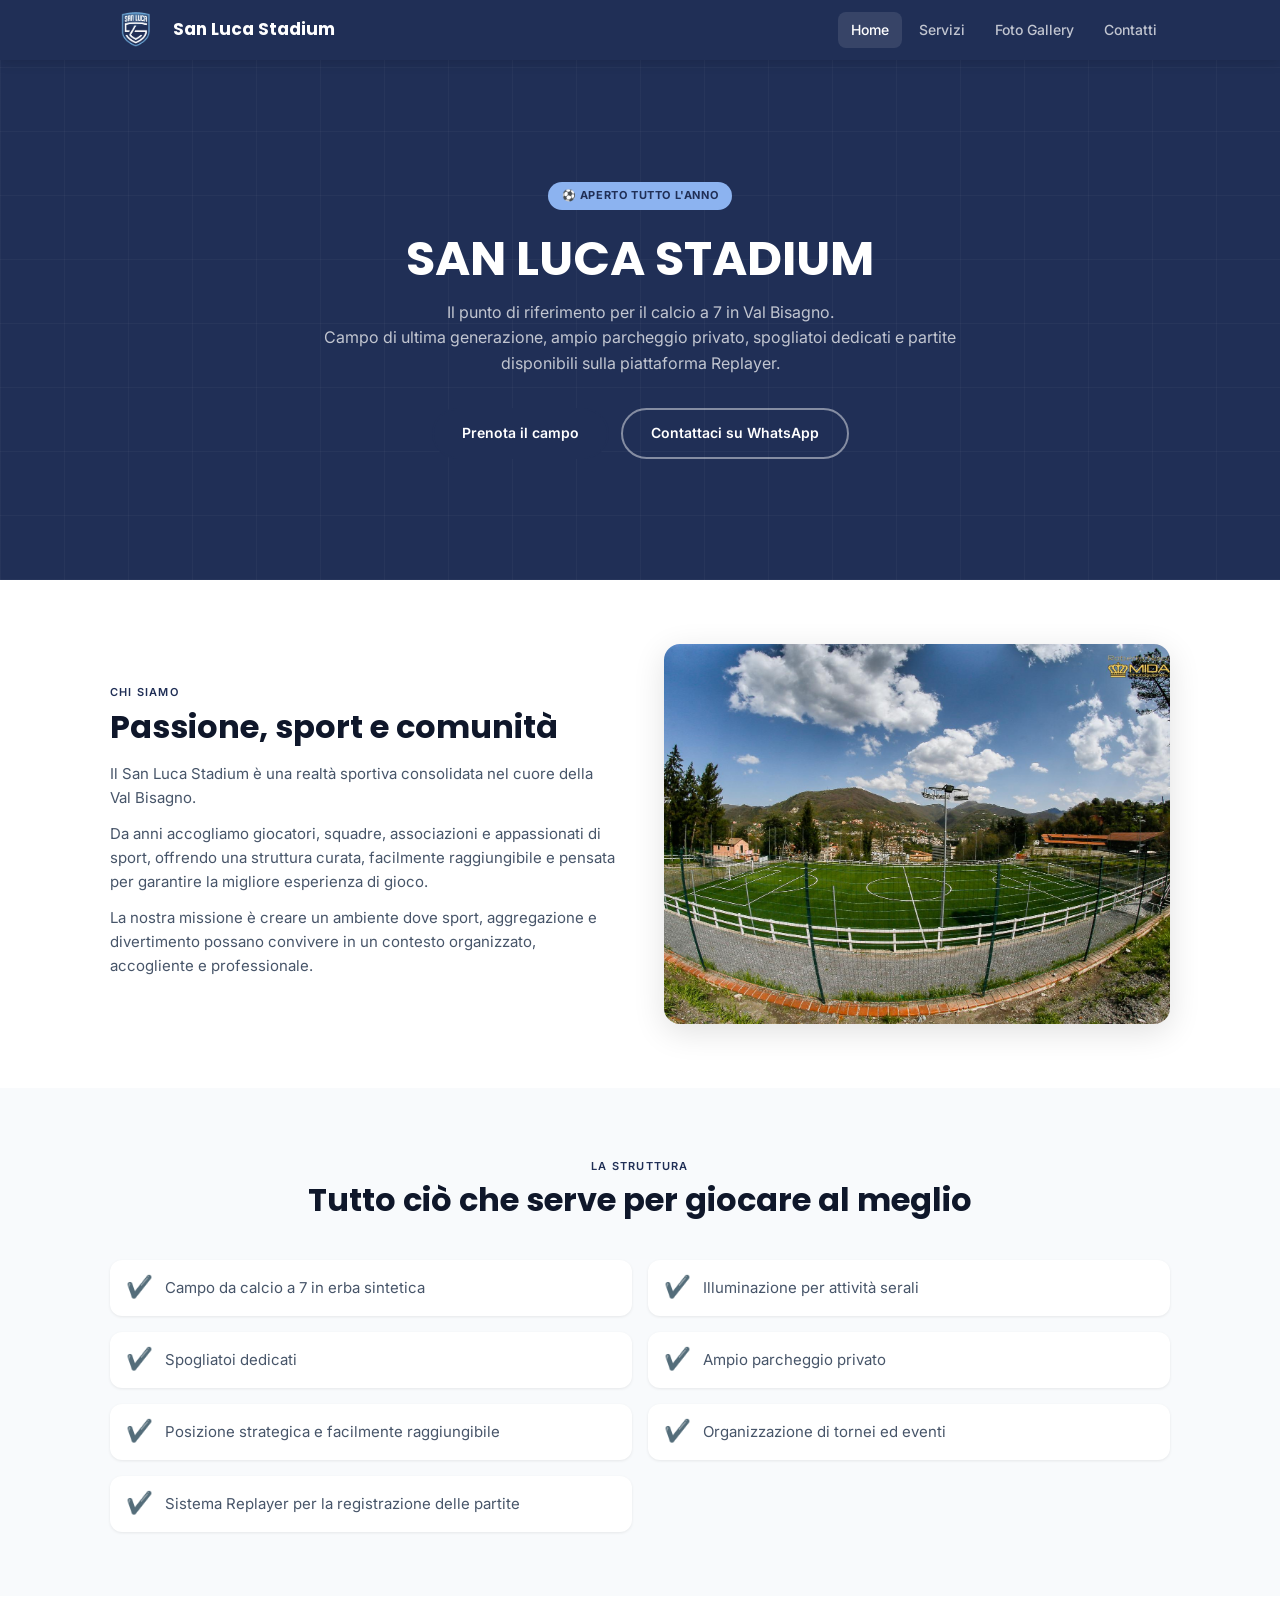
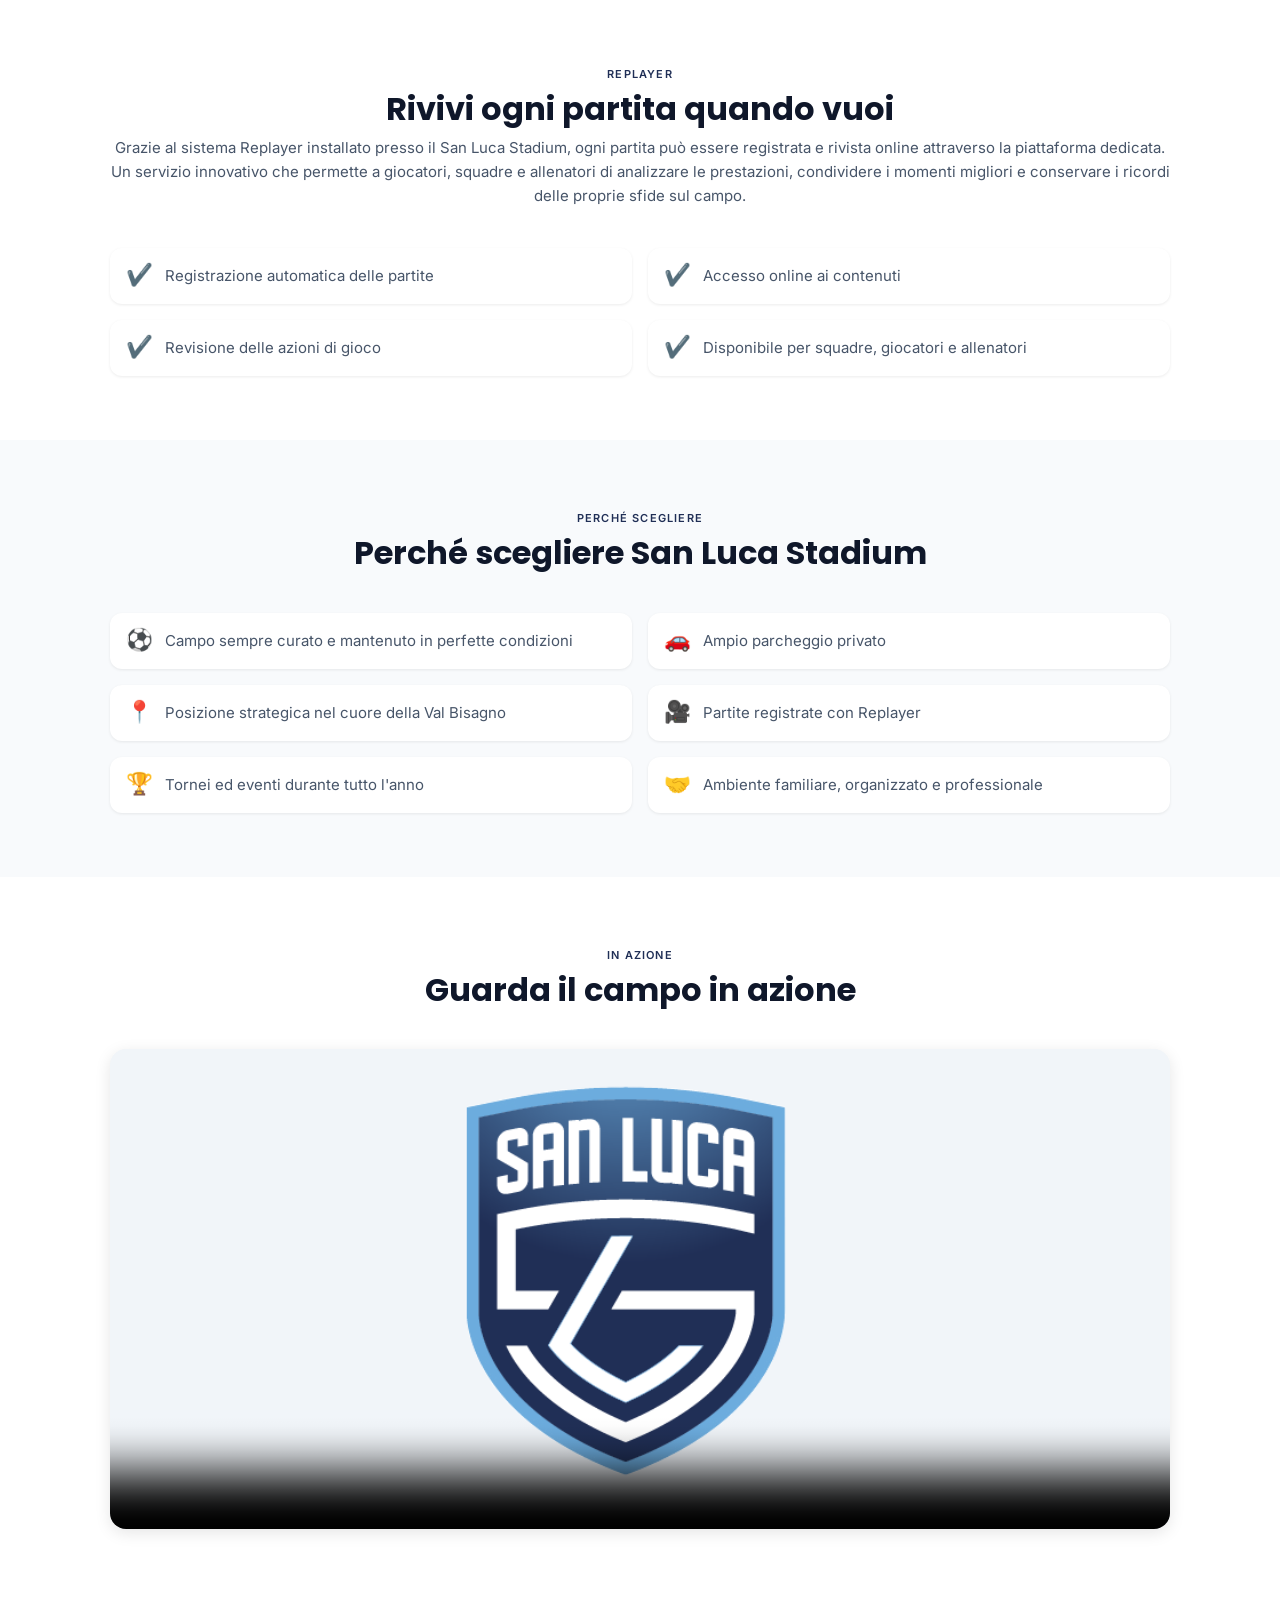
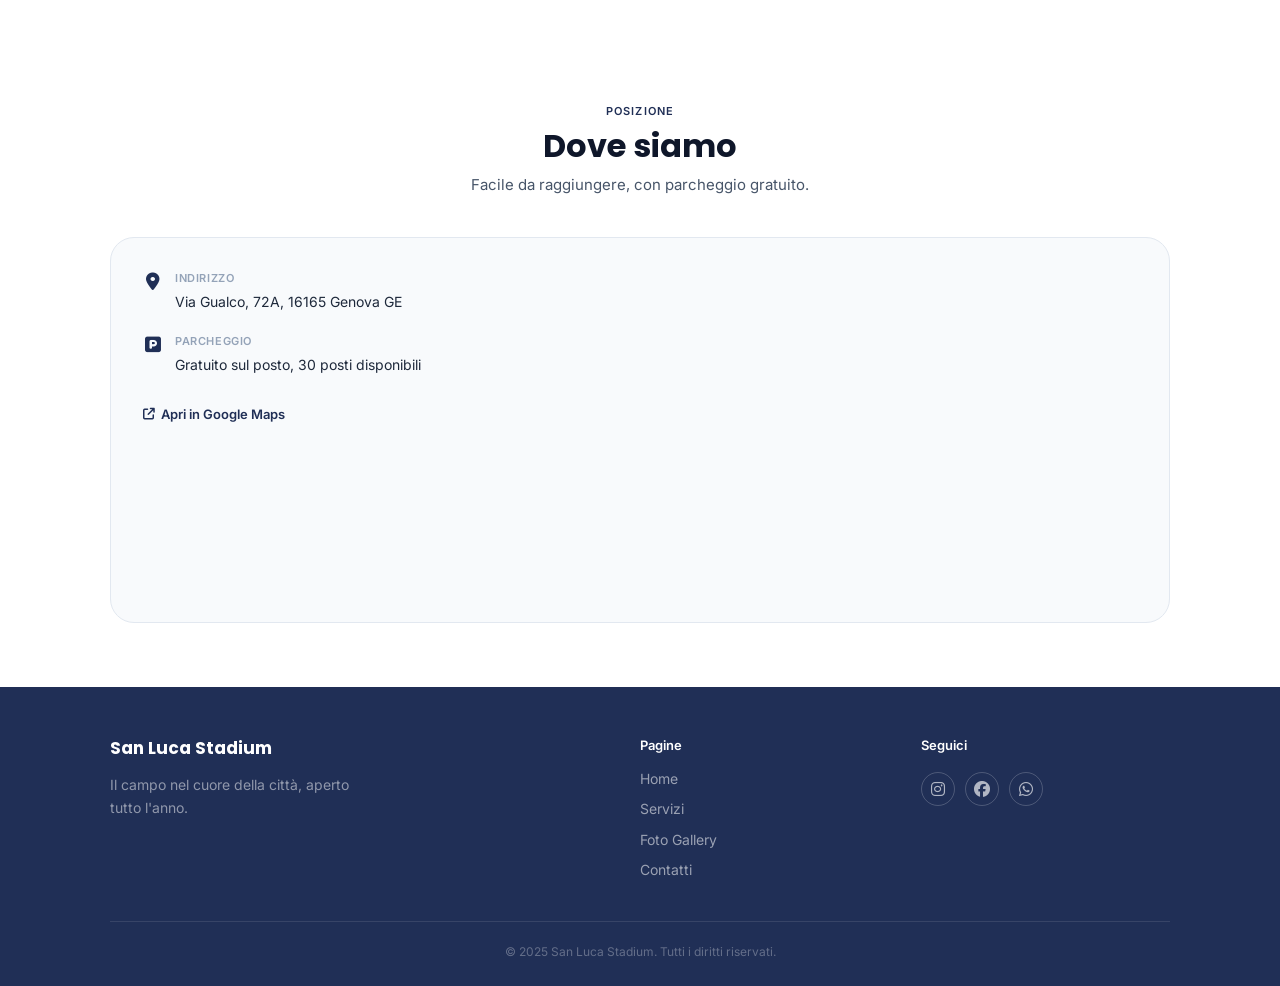
==== index.html @ ba33932a "Aggiunta favicon" ====
<!DOCTYPE html>
<html lang="it">
<head>
  <meta charset="UTF-8" />
  <meta name="viewport" content="width=device-width, initial-scale=1.0" />
  <title>San Luca Stadium — Home</title>
  <meta name="description" content="San Luca Stadium con erba sintetica, spogliatoi, illuminazione notturna e parcheggio gratuito nel cuore della città." />
  <link rel="icon" href="favicon/favicon.ico" sizes="any" />
  <link rel="icon" type="image/svg+xml" href="favicon/favicon.svg" />
  <link rel="apple-touch-icon" href="favicon/apple-touch-icon.png" />
  <link rel="manifest" href="favicon/site.webmanifest" />
  <link rel="preconnect" href="https://fonts.googleapis.com" />
  <link rel="preconnect" href="https://fonts.gstatic.com" crossorigin />
  <link href="https://fonts.googleapis.com/css2?family=Poppins:wght@600;700&family=Inter:wght@400;500;600&display=swap" rel="stylesheet" />
  <link rel="stylesheet" href="https://cdnjs.cloudflare.com/ajax/libs/font-awesome/6.5.0/css/all.min.css" />
  <link rel="stylesheet" href="style.css" />
</head>
<body>

  <!-- HEADER -->
  <header class="header" id="header">
    <div class="header-inner">
      <a href="index.html" class="logo">
        <img src="img/logo.png" alt="Logo San Luca Stadium" class="site-logo" />
        <span>San Luca Stadium</span>
      </a>
      <nav class="nav" id="nav">
        <a href="index.html" class="nav-link active">Home</a>
        <a href="servizi.html" class="nav-link">Servizi</a>
        <a href="fotogallery.html" class="nav-link">Foto Gallery</a>
        <a href="contatti.html" class="nav-link">Contatti</a>
      </nav>
      <button class="hamburger" id="hamburger" aria-label="Apri menu" aria-expanded="false">
        <span></span>
        <span></span>
        <span></span>
      </button>
    </div>
  </header>

  <main>

    <!-- HERO -->
    <section class="hero">
      <div class="hero-overlay"></div>
      <div class="hero-content">
        <span class="badge">⚽ Aperto tutto l'anno</span>
        <h1>SAN LUCA STADIUM</h1>
        <p>Il punto di riferimento per il calcio a 7 in Val Bisagno.<br />Campo di ultima generazione, ampio parcheggio privato, spogliatoi dedicati e partite disponibili sulla piattaforma Replayer.</p>
        <div class="hero-actions">
          <a href="contatti.html" class="btn btn-primary">Prenota il campo</a>
          <a href="contatti.html" class="btn btn-outline">Contattaci su WhatsApp</a>
        </div>
      </div>
    </section>

    <!-- CHI SIAMO -->
    <section class="section bg-white">
      <div class="container">
        <div class="two-col">
          <div class="col-text">
            <span class="section-label">Chi siamo</span>
            <h2>Passione, sport e comunità</h2>
            <p>Il San Luca Stadium è una realtà sportiva consolidata nel cuore della Val Bisagno.</p>
            <p>Da anni accogliamo giocatori, squadre, associazioni e appassionati di sport, offrendo una struttura curata, facilmente raggiungibile e pensata per garantire la migliore esperienza di gioco.</p>
            <p>La nostra missione è creare un ambiente dove sport, aggregazione e divertimento possano convivere in un contesto organizzato, accogliente e professionale.</p>
          </div>
          <div class="col-img">
            <img src="img/WhatsApp Image 2026-05-10 at 14.58.22.jpeg" alt="Il nostro San Luca Stadium" loading="lazy" />
          </div>
        </div>
      </div>
    </section>

    <!-- LA STRUTTURA -->
    <section class="section bg-light">
      <div class="container">
        <div class="section-header">
          <span class="section-label">La struttura</span>
          <h2>Tutto ciò che serve per giocare al meglio</h2>
        </div>
        <div class="feature-list">
          <div class="feature-item"><span class="feature-icon">✔️</span><p>Campo da calcio a 7 in erba sintetica</p></div>
          <div class="feature-item"><span class="feature-icon">✔️</span><p>Illuminazione per attività serali</p></div>
          <div class="feature-item"><span class="feature-icon">✔️</span><p>Spogliatoi dedicati</p></div>
          <div class="feature-item"><span class="feature-icon">✔️</span><p>Ampio parcheggio privato</p></div>
          <div class="feature-item"><span class="feature-icon">✔️</span><p>Posizione strategica e facilmente raggiungibile</p></div>
          <div class="feature-item"><span class="feature-icon">✔️</span><p>Organizzazione di tornei ed eventi</p></div>
          <div class="feature-item"><span class="feature-icon">✔️</span><p>Sistema Replayer per la registrazione delle partite</p></div>
        </div>
      </div>
    </section>

    <!-- REPLAYER -->
    <section class="section bg-white">
      <div class="container">
        <div class="section-header">
          <span class="section-label">Replayer</span>
          <h2>Rivivi ogni partita quando vuoi</h2>
          <p class="section-sub">Grazie al sistema Replayer installato presso il San Luca Stadium, ogni partita può essere registrata e rivista online attraverso la piattaforma dedicata.</p>
          <p class="section-sub">Un servizio innovativo che permette a giocatori, squadre e allenatori di analizzare le prestazioni, condividere i momenti migliori e conservare i ricordi delle proprie sfide sul campo.</p>
        </div>
        <div class="feature-list">
          <div class="feature-item"><span class="feature-icon">✔️</span><p>Registrazione automatica delle partite</p></div>
          <div class="feature-item"><span class="feature-icon">✔️</span><p>Accesso online ai contenuti</p></div>
          <div class="feature-item"><span class="feature-icon">✔️</span><p>Revisione delle azioni di gioco</p></div>
          <div class="feature-item"><span class="feature-icon">✔️</span><p>Disponibile per squadre, giocatori e allenatori</p></div>
        </div>
      </div>
    </section>

    <!-- PERCHÉ SCEGLIERE -->
    <section class="section bg-light">
      <div class="container">
        <div class="section-header">
          <span class="section-label">Perché scegliere</span>
          <h2>Perché scegliere San Luca Stadium</h2>
        </div>
        <div class="feature-list">
          <div class="feature-item"><span class="feature-icon">⚽</span><p>Campo sempre curato e mantenuto in perfette condizioni</p></div>
          <div class="feature-item"><span class="feature-icon">🚗</span><p>Ampio parcheggio privato</p></div>
          <div class="feature-item"><span class="feature-icon">📍</span><p>Posizione strategica nel cuore della Val Bisagno</p></div>
          <div class="feature-item"><span class="feature-icon">🎥</span><p>Partite registrate con Replayer</p></div>
          <div class="feature-item"><span class="feature-icon">🏆</span><p>Tornei ed eventi durante tutto l'anno</p></div>
          <div class="feature-item"><span class="feature-icon">🤝</span><p>Ambiente familiare, organizzato e professionale</p></div>
        </div>
      </div>
    </section>

    <!-- VIDEO: In azione -->
    <section class="section bg-white" id="in-azione">
      <div class="container">
        <div class="section-header">
          <span class="section-label">In azione</span>
          <h2>Guarda il campo in azione</h2>
        </div>
        <div class="video-block">
          <video controls playsinline poster="img/logo.png">
            <source src="WhatsApp Video 2026-05-10 at 15.04.26.mp4" type="video/mp4" />
            Il tuo browser non supporta il video HTML5.
          </video>
        </div>
      </div>
    </section>

    <!-- DOVE SIAMO -->
    <section class="section bg-white" id="dove-siamo">
      <div class="container">
        <div class="section-header">
          <span class="section-label">Posizione</span>
          <h2>Dove siamo</h2>
          <p class="section-sub">Facile da raggiungere, con parcheggio gratuito.</p>
        </div>
        <div class="dove-siamo-box">
          <div class="dove-grid">
            <div class="dove-info">
              <div class="info-item">
                <i class="fa-solid fa-location-dot" aria-hidden="true"></i>
                <div>
                  <strong>Indirizzo</strong>
                  <p>Via Gualco, 72A, 16165 Genova GE</p>
                </div>
              </div>
              <div class="info-item">
                <i class="fa-solid fa-square-parking" aria-hidden="true"></i>
                <div>
                  <strong>Parcheggio</strong>
                  <p>Gratuito sul posto, 30 posti disponibili</p>
                </div>
              </div>
              <a href="https://share.google/E14PMLFly4Xh3dH7U" target="_blank" rel="noopener" class="maps-link">
                <i class="fa-solid fa-arrow-up-right-from-square" aria-hidden="true"></i>
                Apri in Google Maps
              </a>
            </div>
            <div class="dove-map">
              <iframe
                src="https://www.google.com/maps/embed?pb=!1m18!1m12!1m3!1d2848.441975441024!2d8.997356176046658!3d44.4446076710755!2m3!1f0!2f0!3f0!3m2!1i1024!2i768!4f13.1!3m3!1m2!1s0x12d344c5bb990cad%3A0xcac4a80070c5281!2sCentro%20Sportivo%20San%20Luca!5e0!3m2!1sit!2sit!4v1779873282980!5m2!1sit!2sit"
                width="100%"
                height="320"
                style="border:0; border-radius: 12px;"
                allowfullscreen=""
                loading="lazy"
                referrerpolicy="no-referrer-when-downgrade"
                title="Mappa del San Luca Stadium">
              </iframe>
            </div>
          </div>
        </div>
      </div>
    </section>

  </main>

  <!-- FOOTER -->
  <footer class="footer">
    <div class="container">
      <div class="footer-grid">
        <div class="footer-brand">
          <div class="logo logo-footer">
            <span>San Luca Stadium</span>
          </div>
          <p>Il campo nel cuore della città, aperto tutto l'anno.</p>
        </div>
        <div class="footer-links-col">
          <strong>Pagine</strong>
          <a href="index.html">Home</a>
          <a href="servizi.html">Servizi</a>
          <a href="fotogallery.html">Foto Gallery</a>
          <a href="contatti.html">Contatti</a>
        </div>
        <div class="footer-social-col">
          <strong>Seguici</strong>
          <div class="social-icons">
            <a href="#" aria-label="Instagram"><i class="fa-brands fa-instagram" aria-hidden="true"></i></a>
            <a href="#" aria-label="Facebook"><i class="fa-brands fa-facebook" aria-hidden="true"></i></a>
            <a href="#" aria-label="WhatsApp"><i class="fa-brands fa-whatsapp" aria-hidden="true"></i></a>
          </div>
        </div>
      </div>
      <div class="footer-copy">
        © 2025 San Luca Stadium. Tutti i diritti riservati.
      </div>
    </div>
  </footer>

  <script src="main.js"></script>
</body>
</html>
---- style.css ----
/* =============================================
   RESET & BASE
   ============================================= */
*, *::before, *::after { box-sizing: border-box; margin: 0; padding: 0; }

html {
  scroll-behavior: smooth;
  font-size: 16px;
}

body {
  min-height: 100vh;
  display: flex;
  flex-direction: column;
  font-family: 'Inter', sans-serif;
  color: #0f172a;
  background: #f8fafc;
  line-height: 1.6;
}

main { flex: 1; }

img { max-width: 100%; height: auto; display: block; }
a { text-decoration: none; }

/* =============================================
   CSS VARIABLES
   ============================================= */
:root {
  --green-dark:    #202f56;
  --green-primary: #202f56;
  --green-mid:     #3b4c7c;
  --green-light:   #d1d9eb;
  --lime:          #8cb3f0;
  --white:         #ffffff;
  --gray-50:       #f8fafc;
  --gray-100:      #f1f5f9;
  --gray-200:      #e2e8f0;
  --gray-400:      #94a3b8;
  --gray-600:      #475569;
  --gray-800:      #1e293b;
  --text:          #0f172a;

  --radius-sm:  8px;
  --radius-md:  12px;
  --radius-lg:  16px;
  --radius-xl:  24px;
  --radius-pill: 999px;

  --shadow-sm:  0 1px 3px rgba(0,0,0,.08);
  --shadow-md:  0 4px 16px rgba(0,0,0,.10);
  --shadow-lg:  0 8px 32px rgba(0,0,0,.12);

  --transition: all .25s ease;
  --header-h:   60px;
}

/* =============================================
   TYPOGRAPHY
   ============================================= */
h1, h2, h3 { font-family: 'Poppins', sans-serif; line-height: 1.2; }
h1 { font-size: clamp(26px, 6vw, 48px); font-weight: 700; }
h2 { font-size: clamp(20px, 4vw, 32px); font-weight: 700; }
h3 { font-size: 16px; font-weight: 600; }
p  { font-size: 15px; color: var(--gray-600); }

/* =============================================
   LAYOUT UTILITIES
   ============================================= */
.container {
  width: 100%;
  max-width: 1100px;
  margin: 0 auto;
  padding: 0 1.25rem;
}

.section { padding: 4rem 0; }
.bg-white  { background: var(--white); }
.bg-light  { background: var(--gray-50); }

.section-header { text-align: center; margin-bottom: 2.5rem; }
.section-header h2 { margin-bottom: .5rem; }

.section-label {
  display: inline-block;
  font-size: 11px;
  font-weight: 600;
  color: var(--green-primary);
  letter-spacing: 1.2px;
  text-transform: uppercase;
  margin-bottom: .4rem;
}

.section-sub { color: var(--gray-600); font-size: 15px; }

.section-cta { text-align: center; margin-top: 2rem; }

/* =============================================
   BUTTONS
   ============================================= */
.btn {
  display: inline-block;
  padding: 12px 28px;
  border-radius: var(--radius-pill);
  font-family: 'Inter', sans-serif;
  font-size: 14px;
  font-weight: 600;
  transition: var(--transition);
  cursor: pointer;
  border: 2px solid transparent;
}

.btn-primary {
  background: var(--green-primary);
  color: var(--white);
  border-color: var(--green-primary);
}
.btn-primary:hover {
  background: var(--green-dark);
  border-color: var(--green-dark);
  transform: translateY(-1px);
  box-shadow: var(--shadow-md);
}

.btn-outline {
  background: transparent;
  color: var(--white);
  border-color: rgba(255,255,255,.45);
}
.btn-outline:hover {
  background: rgba(255,255,255,.12);
  border-color: rgba(255,255,255,.7);
}

/* =============================================
   HEADER
   ============================================= */
.header {
  position: sticky;
  top: 0;
  z-index: 100;
  background: var(--green-dark);
  height: var(--header-h);
  box-shadow: 0 2px 12px rgba(0,0,0,.15);
}

.header-inner {
  max-width: 1100px;
  margin: 0 auto;
  padding: 0 1.25rem;
  height: 100%;
  display: flex;
  align-items: center;
  justify-content: space-between;
  gap: 1rem;
}

.logo {
  display: flex;
  align-items: center;
  gap: 9px;
  color: var(--white);
  font-family: 'Poppins', sans-serif;
  font-size: 17px;
  font-weight: 700;
  white-space: nowrap;
}
.logo img.site-logo { width: 54px; max-height: 54px; height: auto; border-radius: 10px; object-fit: contain; display: block; }
.logo i { color: var(--lime); font-size: 20px; }
.logo-footer { margin-bottom: .75rem; }

@media (max-width: 640px) {
  .logo img.site-logo { width: 54px; max-height: 54px; }
}

.nav { display: flex; align-items: center; gap: 4px; }

.nav-link {
  color: rgba(255,255,255,.72);
  font-size: 14px;
  font-weight: 500;
  padding: 7px 13px;
  border-radius: var(--radius-sm);
  transition: var(--transition);
}
.nav-link:hover, .nav-link.active {
  color: var(--white);
  background: rgba(255,255,255,.1);
}

/* Hamburger */
.hamburger {
  display: none;
  flex-direction: column;
  gap: 5px;
  background: none;
  border: none;
  cursor: pointer;
  padding: 6px;
}
.hamburger span {
  display: block;
  width: 22px;
  height: 2px;
  background: var(--white);
  border-radius: 2px;
  transition: var(--transition);
}
.hamburger.open span:nth-child(1) { transform: translateY(7px) rotate(45deg); }
.hamburger.open span:nth-child(2) { opacity: 0; }
.hamburger.open span:nth-child(3) { transform: translateY(-7px) rotate(-45deg); }

/* Mobile nav */
@media (max-width: 640px) {
  .hamburger { display: flex; }
  .nav {
    display: none;
    position: absolute;
    top: var(--header-h);
    left: 0; right: 0;
    background: var(--green-dark);
    flex-direction: column;
    align-items: stretch;
    padding: .75rem 1.25rem 1rem;
    gap: 4px;
    box-shadow: 0 8px 24px rgba(0,0,0,.2);
  }
  .nav.open { display: flex; }
  .nav-link { padding: 12px 14px; border-radius: var(--radius-sm); }
}

/* =============================================
   HERO
   ============================================= */
.hero {
  position: relative;
  min-height: 520px;
  display: flex;
  align-items: center;
  justify-content: center;
  text-align: center;
  background: var(--green-dark);
  overflow: hidden;
  padding: 5rem 1.25rem;
}

.hero::before {
  content: '';
  position: absolute;
  inset: 0;
  background:
    repeating-linear-gradient(90deg, rgba(255,255,255,.03) 0, rgba(255,255,255,.03) 1px, transparent 1px, transparent 64px),
    repeating-linear-gradient(0deg, rgba(255,255,255,.03) 0, rgba(255,255,255,.03) 1px, transparent 1px, transparent 64px);
}

.hero-content {
  position: relative;
  max-width: 680px;
}

.badge {
  display: inline-block;
  background: var(--lime);
  color: var(--green-dark);
  font-size: 11px;
  font-weight: 700;
  letter-spacing: .6px;
  text-transform: uppercase;
  padding: 5px 14px;
  border-radius: var(--radius-pill);
  margin-bottom: 1.25rem;
}

.hero h1 {
  color: var(--white);
  margin-bottom: .75rem;
}

.hero p {
  color: rgba(255,255,255,.72);
  font-size: 16px;
  margin-bottom: 2rem;
}

.hero-actions {
  display: flex;
  gap: 12px;
  justify-content: center;
  flex-wrap: wrap;
}

/* =============================================
   TWO COL (Chi siamo)
   ============================================= */
.two-col {
  display: grid;
  grid-template-columns: 1fr 1fr;
  gap: 3rem;
  align-items: center;
}

.col-text .section-label { margin-bottom: .4rem; }
.col-text h2 { margin-bottom: 1rem; }
.col-text p  { margin-bottom: .75rem; }

.col-img img {
  border-radius: var(--radius-lg);
  box-shadow: var(--shadow-lg);
  width: 100%;
  object-fit: cover;
  aspect-ratio: 4/3;
}

@media (max-width: 768px) {
  .two-col {
    grid-template-columns: 1fr;
    gap: 1.75rem;
  }
  .col-img { order: -1; }
}

/* =============================================
   CARD GRID
   ============================================= */
.card-grid {
  display: grid;
  grid-template-columns: repeat(auto-fit, minmax(180px, 1fr));
  gap: 16px;
}

.card {
  background: var(--white);
  border: 0.5px solid var(--gray-200);
  border-radius: var(--radius-lg);
  padding: 1.5rem 1.25rem;
  transition: var(--transition);
}
.card:hover {
  transform: translateY(-3px);
  box-shadow: var(--shadow-md);
}

.card-icon {
  width: 44px;
  height: 44px;
  background: var(--green-light);
  border-radius: var(--radius-md);
  display: flex;
  align-items: center;
  justify-content: center;
  margin-bottom: 1rem;
}
.card-icon i { color: var(--green-primary); font-size: 20px; }

.card h3 { margin-bottom: .4rem; color: var(--text); }
.card p   { font-size: 13px; }

/* =============================================
   DOVE SIAMO
   ============================================= */
.dove-siamo-box {
  background: var(--gray-50);
  border: 0.5px solid var(--gray-200);
  border-radius: var(--radius-xl);
  padding: 2rem;
}

.dove-grid {
  display: grid;
  grid-template-columns: 1fr 1.2fr;
  gap: 2rem;
  align-items: start;
}

.info-item {
  display: flex;
  align-items: flex-start;
  gap: 12px;
  margin-bottom: 1.25rem;
}
.info-item i {
  color: var(--green-primary);
  font-size: 18px;
  margin-top: 3px;
  flex-shrink: 0;
  width: 20px;
  text-align: center;
}
.info-item strong {
  display: block;
  font-size: 11px;
  font-weight: 600;
  color: var(--gray-400);
  text-transform: uppercase;
  letter-spacing: .6px;
  margin-bottom: 3px;
}
.info-item p { font-size: 14px; color: var(--gray-800); }

.maps-link {
  display: inline-flex;
  align-items: center;
  gap: 6px;
  color: var(--green-primary);
  font-size: 13px;
  font-weight: 600;
  margin-top: .5rem;
  transition: var(--transition);
}
.maps-link:hover { color: var(--green-dark); }
.maps-link i { font-size: 12px; }

.dove-map {
  overflow: hidden;
  border-radius: var(--radius-md);
  height: 320px;
}

.dove-map iframe {
  display: block;
  width: 100%;
  height: 100%;
  border: 0;
}

@media (max-width: 640px) {
  .dove-grid { grid-template-columns: 1fr; }
  .dove-siamo-box { padding: 1.25rem; }
  .dove-map { height: 240px; }
}

/* =============================================
   PAGE HERO (interno pagine)
   ============================================= */
.page-hero {
  background: var(--green-primary);
  padding: 2.5rem 1.25rem;
}
.page-hero .container { }
.page-hero h1 { color: var(--white); font-size: clamp(22px, 5vw, 36px); margin-bottom: .4rem; }
.page-hero p  { color: rgba(255,255,255,.72); font-size: 15px; }

/* =============================================
   SERVIZI — prenotazioni
   ============================================= */
.feature-list {
  display: grid;
  grid-template-columns: repeat(2, minmax(0, 1fr));
  gap: 1rem;
}
.feature-item {
  display: flex;
  align-items: flex-start;
  gap: 0.75rem;
  padding: 1rem;
  background: var(--white);
  border-radius: var(--radius-md);
  box-shadow: var(--shadow-sm);
}
.feature-item p {
  margin: 0;
  color: var(--gray-600);
}
.feature-icon {
  font-size: 1.35rem;
  line-height: 1;
}

@media (max-width: 768px) {
  .feature-list {
    grid-template-columns: 1fr;
  }
}

/* =============================================
   GALLERY
   ============================================= */
.gallery-grid {
  display: grid;
  grid-template-columns: repeat(3, 1fr);
  gap: 10px;
}
.video-block {
  margin-bottom: 2rem;
}
.video-block .section-label {
  display: inline-block;
  font-size: 11px;
  font-weight: 600;
  color: var(--green-primary);
  letter-spacing: 1.2px;
  text-transform: uppercase;
  margin-bottom: .75rem;
}
.video-block video {
  width: 100%;
  max-height: 480px;
  border-radius: var(--radius-lg);
  background: var(--gray-100);
  box-shadow: var(--shadow-md);
}
.gallery-item {
  aspect-ratio: 4/3;
  border-radius: var(--radius-md);
  overflow: hidden;
  cursor: pointer;
  position: relative;
}
.gallery-item img {
  width: 100%;
  height: 100%;
  object-fit: cover;
  transition: transform .4s ease;
}
.gallery-item:hover img { transform: scale(1.05); }
.gallery-item::after {
  content: '\f00e';
  font-family: 'Font Awesome 6 Free';
  font-weight: 900;
  position: absolute;
  inset: 0;
  display: flex;
  align-items: center;
  justify-content: center;
  font-size: 24px;
  color: white;
  background: rgba(32,47,86,.5);
  opacity: 0;
  transition: var(--transition);
}
.gallery-item:hover::after { opacity: 1; }

@media (max-width: 640px) {
  .gallery-grid { grid-template-columns: repeat(2, 1fr); }
}
@media (max-width: 400px) {
  .gallery-grid { grid-template-columns: 1fr; }
}

/* LIGHTBOX */
.lightbox {
  display: none;
  position: fixed;
  inset: 0;
  background: rgba(0,0,0,.88);
  z-index: 1000;
  align-items: center;
  justify-content: center;
}
.lightbox.open { display: flex; }
.lightbox-img {
  max-width: 90vw;
  max-height: 85vh;
  border-radius: var(--radius-md);
  object-fit: contain;
}
.lightbox-close {
  position: absolute;
  top: 20px; right: 24px;
  color: white;
  font-size: 28px;
  background: none;
  border: none;
  cursor: pointer;
  line-height: 1;
}
.lightbox-prev, .lightbox-next {
  position: absolute;
  top: 50%;
  transform: translateY(-50%);
  color: white;
  font-size: 32px;
  background: rgba(255,255,255,.1);
  border: none;
  cursor: pointer;
  padding: 12px 18px;
  border-radius: var(--radius-md);
  transition: var(--transition);
}
.lightbox-prev:hover, .lightbox-next:hover { background: rgba(255,255,255,.2); }
.lightbox-prev { left: 20px; }
.lightbox-next { right: 20px; }

/* =============================================
   CONTATTI
   ============================================= */
.contatti-grid {
  display: grid;
  grid-template-columns: 1fr 1fr;
  gap: 2.5rem;
  align-items: start;
}

@media (max-width: 768px) {
  .contatti-grid { grid-template-columns: 1fr; }
}

/* Recapiti */
.recapiti h2 { margin-bottom: 1.25rem; }
.recapiti .info-item { margin-bottom: 1rem; }
.recapiti .info-item a { color: var(--text); font-size: 14px; }

/* PRENOTAZIONI */
.booking-copy {
  display: grid;
  gap: 1rem;
  max-width: 700px;
  margin-bottom: 1.5rem;
}
.booking-copy p,
.booking-contacts p {
  margin: 0;
  color: var(--gray-600);
  line-height: 1.7;
}
.booking-contacts {
  display: grid;
  gap: .75rem;
}
.booking-contacts p {
  font-weight: 600;
}

.recapiti h2 { margin-bottom: 1.25rem; }
.recapiti .info-item { margin-bottom: 1rem; }
.recapiti .info-item a { color: var(--text); font-size: 14px; }
.recapiti .info-item a:hover { color: var(--green-primary); }

.social-row {
  display: flex;
  gap: 10px;
  margin-top: 1.25rem;
}
.social-row a {
  width: 38px; height: 38px;
  border-radius: 50%;
  background: var(--green-light);
  display: flex; align-items: center; justify-content: center;
  color: var(--green-primary);
  font-size: 17px;
  transition: var(--transition);
}
.social-row a:hover {
  background: var(--green-primary);
  color: var(--white);
}

/* =============================================
   FOOTER
   ============================================= */
.footer {
  background: var(--green-dark);
  color: rgba(255,255,255,.65);
  padding: 3rem 0 1.5rem;
}

.footer-grid {
  display: grid;
  grid-template-columns: 2fr 1fr 1fr;
  gap: 2rem;
  margin-bottom: 2.5rem;
}

.footer-brand p { font-size: 14px; color: rgba(255,255,255,.5); max-width: 240px; }
.footer-brand .logo { color: var(--white); }
.footer-brand .logo i { color: var(--lime); }

.footer-links-col,
.footer-social-col {
  display: flex;
  flex-direction: column;
  gap: 8px;
}
.footer-links-col strong,
.footer-social-col strong {
  color: var(--white);
  font-size: 13px;
  font-weight: 600;
  margin-bottom: 4px;
}
.footer-links-col a {
  color: rgba(255,255,255,.55);
  font-size: 14px;
  transition: var(--transition);
}
.footer-links-col a:hover { color: var(--white); }

.social-icons {
  display: flex;
  gap: 10px;
  margin-top: 4px;
}
.social-icons a {
  width: 34px; height: 34px;
  border-radius: 50%;
  border: 1px solid rgba(255,255,255,.2);
  display: flex; align-items: center; justify-content: center;
  color: rgba(255,255,255,.65);
  font-size: 16px;
  transition: var(--transition);
}
.social-icons a:hover {
  background: rgba(255,255,255,.1);
  color: var(--white);
  border-color: rgba(255,255,255,.4);
}

.footer-copy {
  border-top: 1px solid rgba(255,255,255,.1);
  padding-top: 1.25rem;
  text-align: center;
  font-size: 12px;
  color: rgba(255,255,255,.3);
}

@media (max-width: 640px) {
  .footer-grid {
    grid-template-columns: 1fr;
    gap: 1.75rem;
  }
}
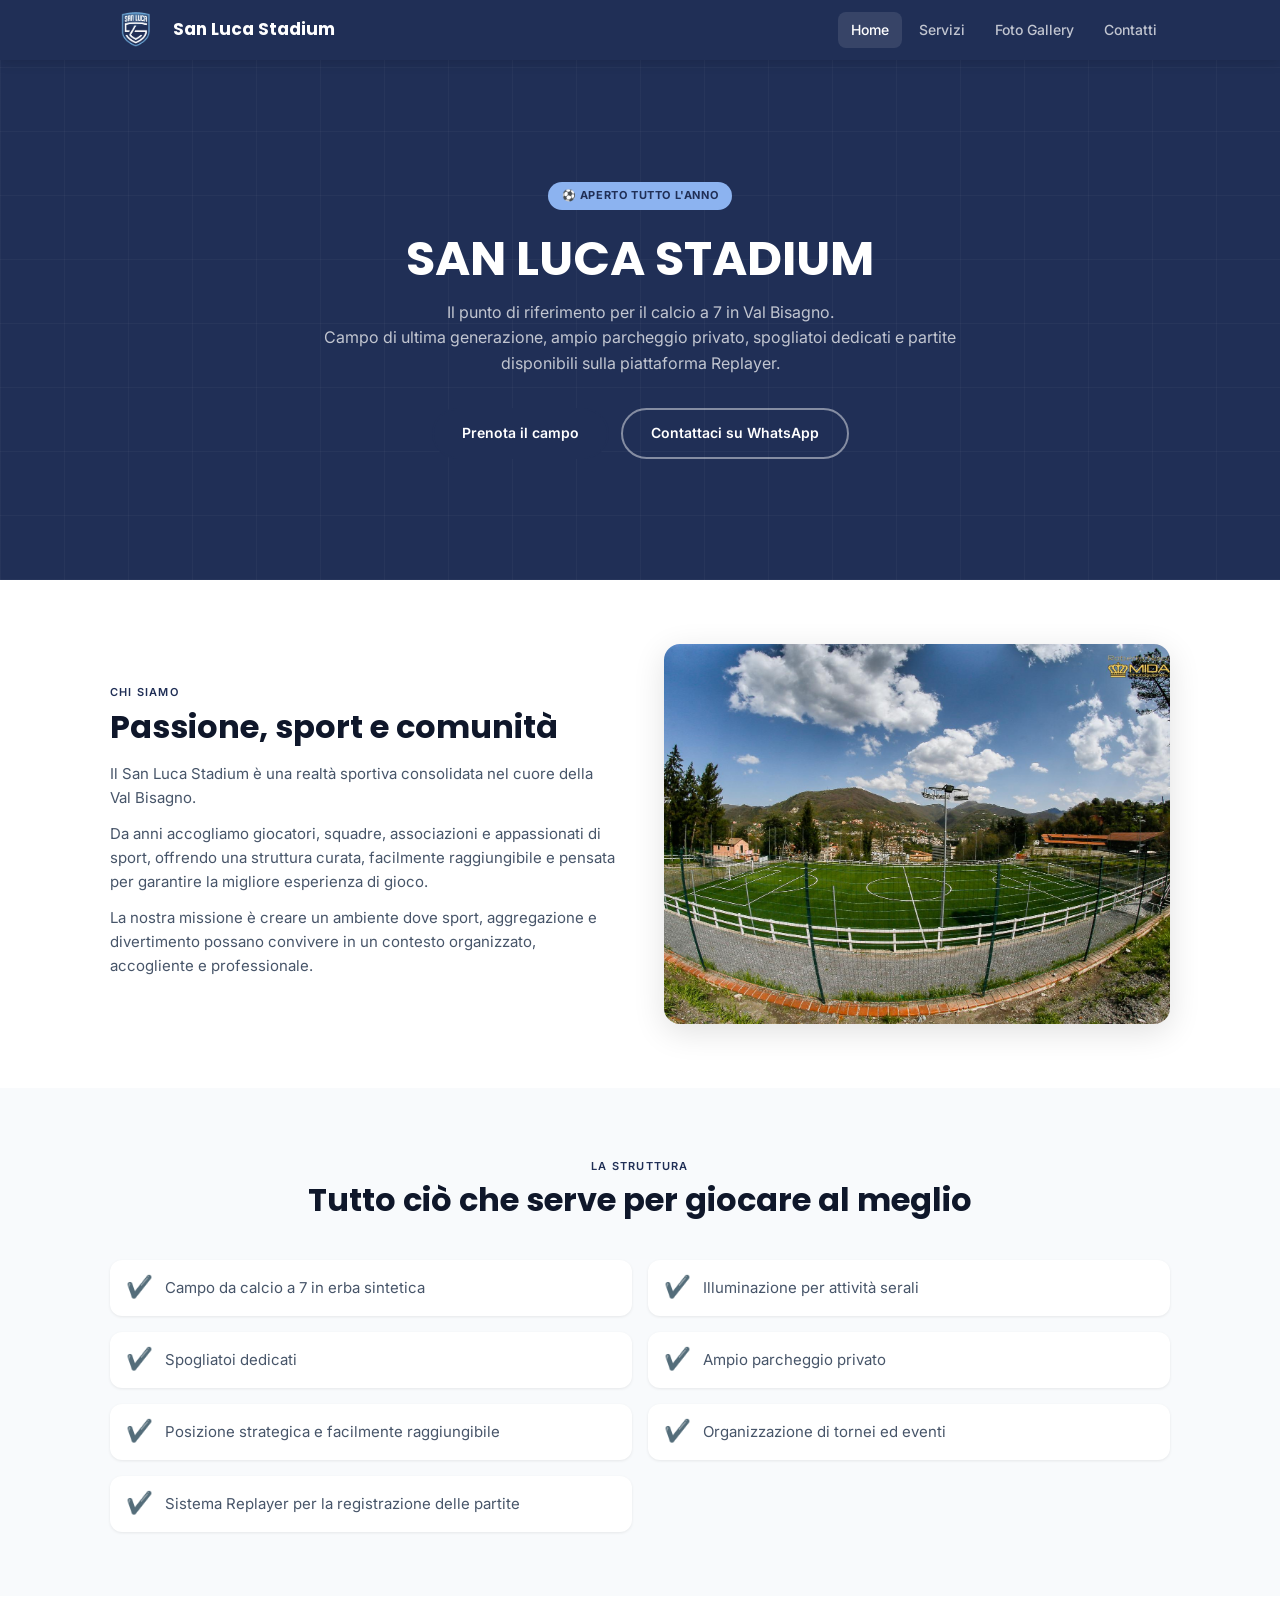
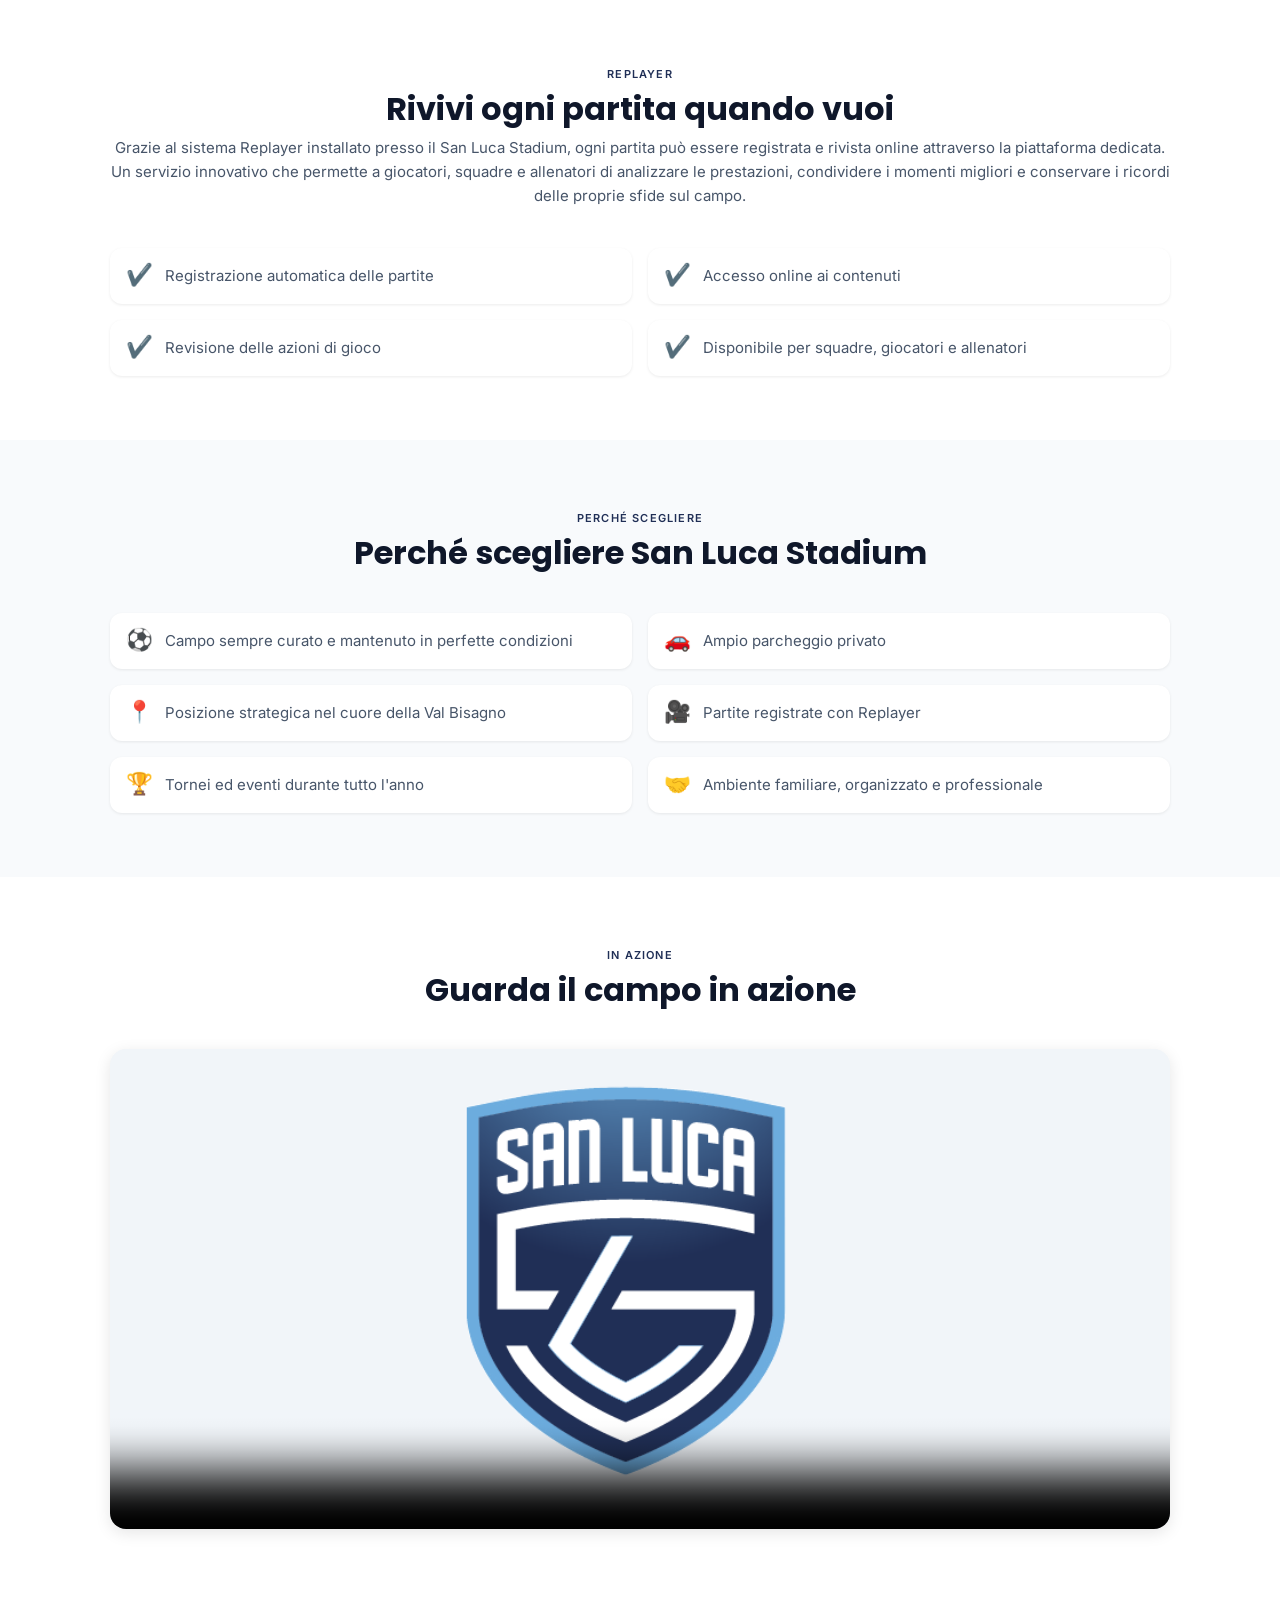
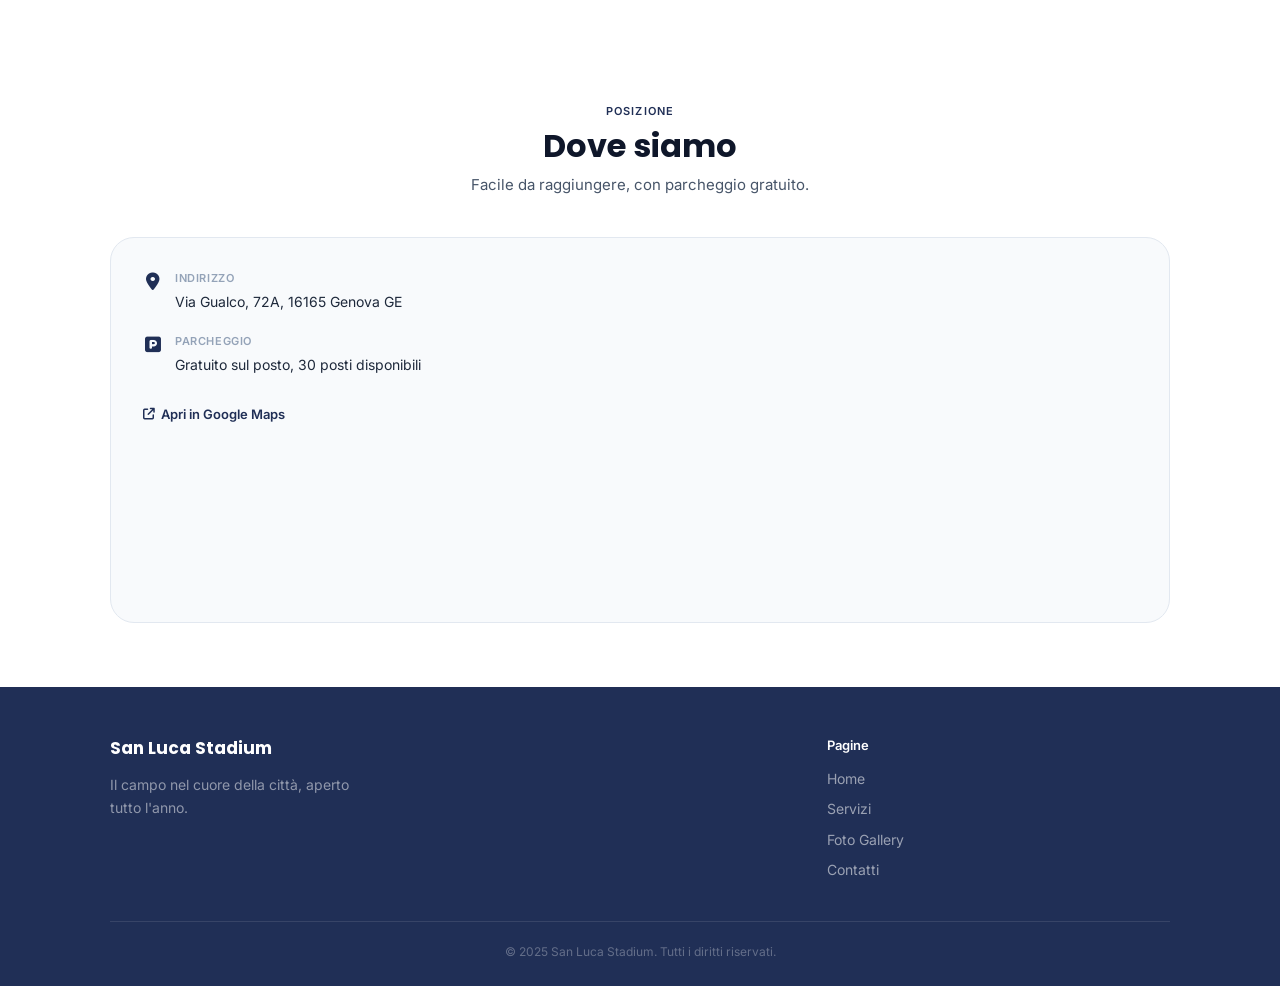
==== commit d76dfb78: "Piccole modifiche" ====
--- a/index.html
+++ b/index.html
@@ -209,14 +209,6 @@
           <a href="fotogallery.html">Foto Gallery</a>
           <a href="contatti.html">Contatti</a>
         </div>
-        <div class="footer-social-col">
-          <strong>Seguici</strong>
-          <div class="social-icons">
-            <a href="#" aria-label="Instagram"><i class="fa-brands fa-instagram" aria-hidden="true"></i></a>
-            <a href="#" aria-label="Facebook"><i class="fa-brands fa-facebook" aria-hidden="true"></i></a>
-            <a href="#" aria-label="WhatsApp"><i class="fa-brands fa-whatsapp" aria-hidden="true"></i></a>
-          </div>
-        </div>
       </div>
       <div class="footer-copy">
         © 2025 San Luca Stadium. Tutti i diritti riservati.
--- a/style.css
+++ b/style.css
@@ -626,25 +626,6 @@
 .recapiti .info-item a { color: var(--text); font-size: 14px; }
 .recapiti .info-item a:hover { color: var(--green-primary); }
 
-.social-row {
-  display: flex;
-  gap: 10px;
-  margin-top: 1.25rem;
-}
-.social-row a {
-  width: 38px; height: 38px;
-  border-radius: 50%;
-  background: var(--green-light);
-  display: flex; align-items: center; justify-content: center;
-  color: var(--green-primary);
-  font-size: 17px;
-  transition: var(--transition);
-}
-.social-row a:hover {
-  background: var(--green-primary);
-  color: var(--white);
-}
-
 /* =============================================
    FOOTER
    ============================================= */
@@ -656,7 +637,7 @@
 
 .footer-grid {
   display: grid;
-  grid-template-columns: 2fr 1fr 1fr;
+  grid-template-columns: 2fr 1fr;
   gap: 2rem;
   margin-bottom: 2.5rem;
 }
@@ -665,14 +646,12 @@
 .footer-brand .logo { color: var(--white); }
 .footer-brand .logo i { color: var(--lime); }
 
-.footer-links-col,
-.footer-social-col {
+.footer-links-col {
   display: flex;
   flex-direction: column;
   gap: 8px;
 }
-.footer-links-col strong,
-.footer-social-col strong {
+.footer-links-col strong {
   color: var(--white);
   font-size: 13px;
   font-weight: 600;
@@ -684,26 +663,6 @@
   transition: var(--transition);
 }
 .footer-links-col a:hover { color: var(--white); }
-
-.social-icons {
-  display: flex;
-  gap: 10px;
-  margin-top: 4px;
-}
-.social-icons a {
-  width: 34px; height: 34px;
-  border-radius: 50%;
-  border: 1px solid rgba(255,255,255,.2);
-  display: flex; align-items: center; justify-content: center;
-  color: rgba(255,255,255,.65);
-  font-size: 16px;
-  transition: var(--transition);
-}
-.social-icons a:hover {
-  background: rgba(255,255,255,.1);
-  color: var(--white);
-  border-color: rgba(255,255,255,.4);
-}
 
 .footer-copy {
   border-top: 1px solid rgba(255,255,255,.1);
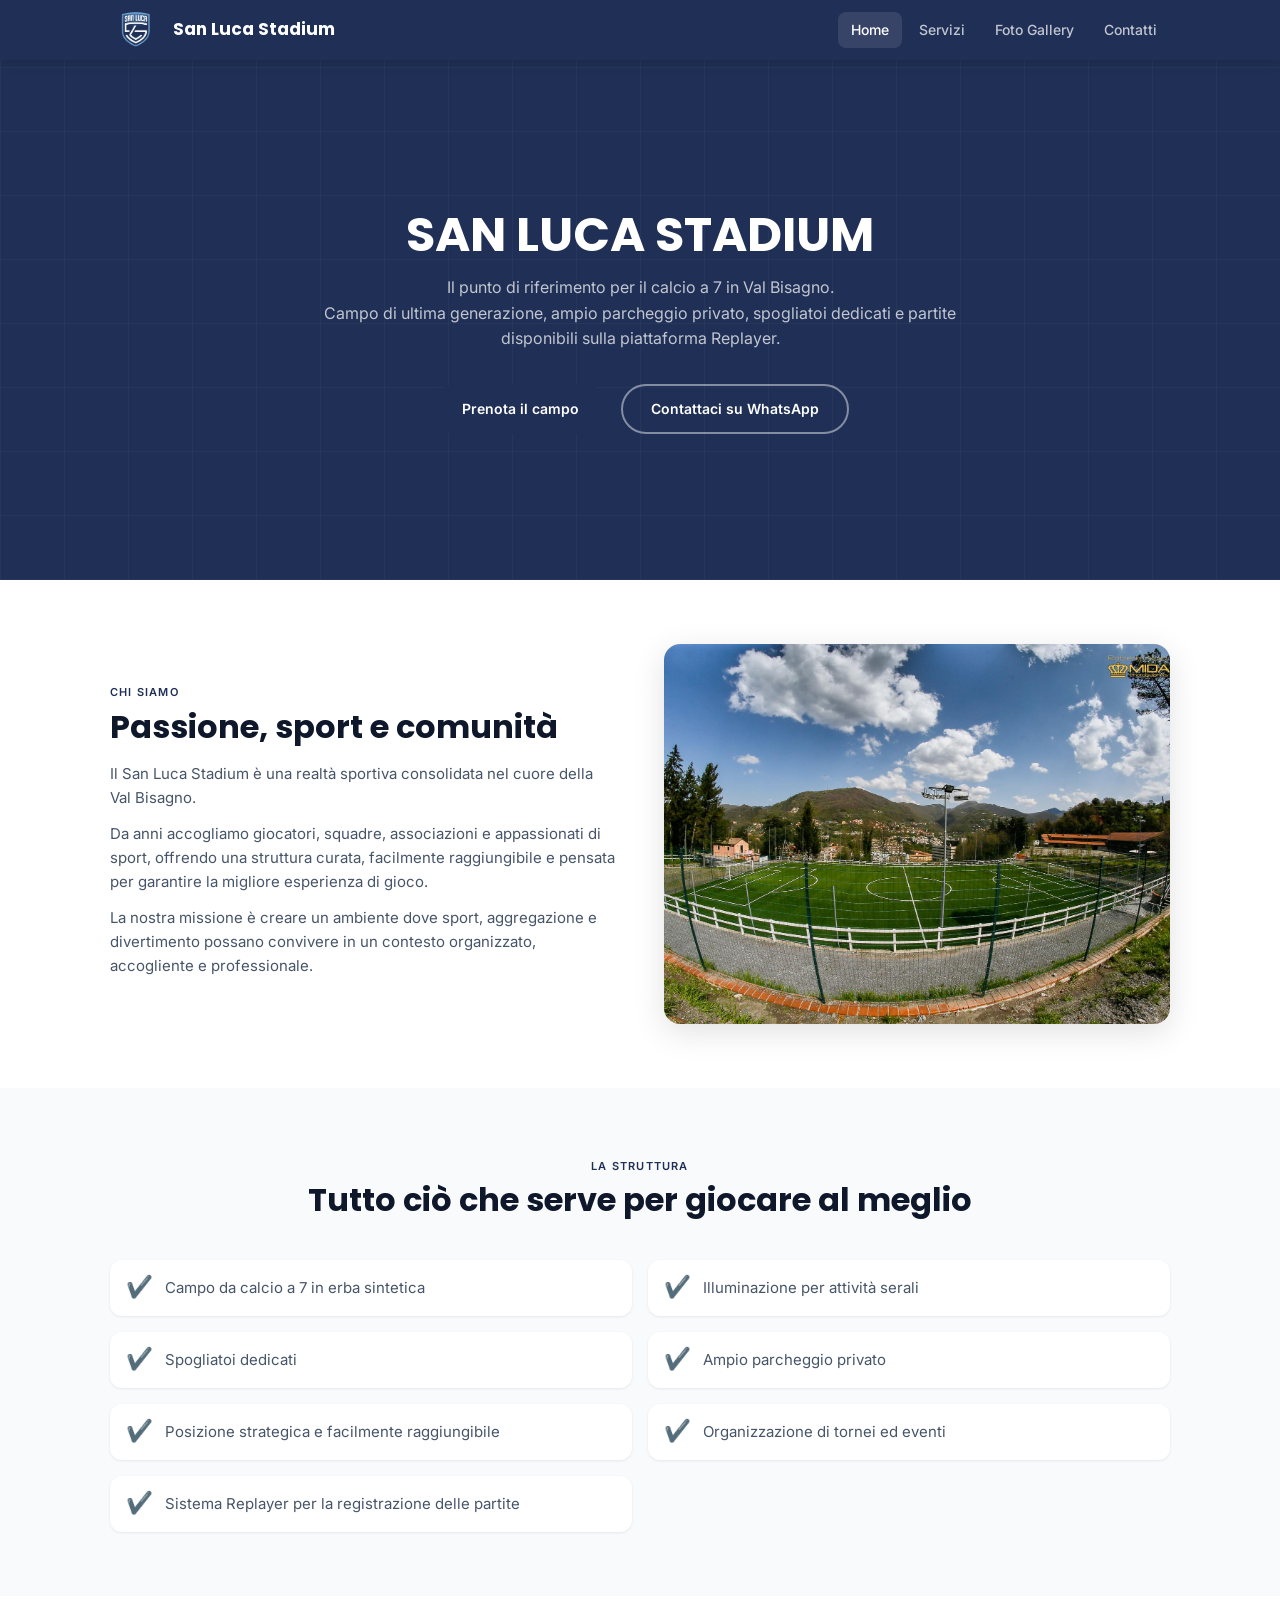
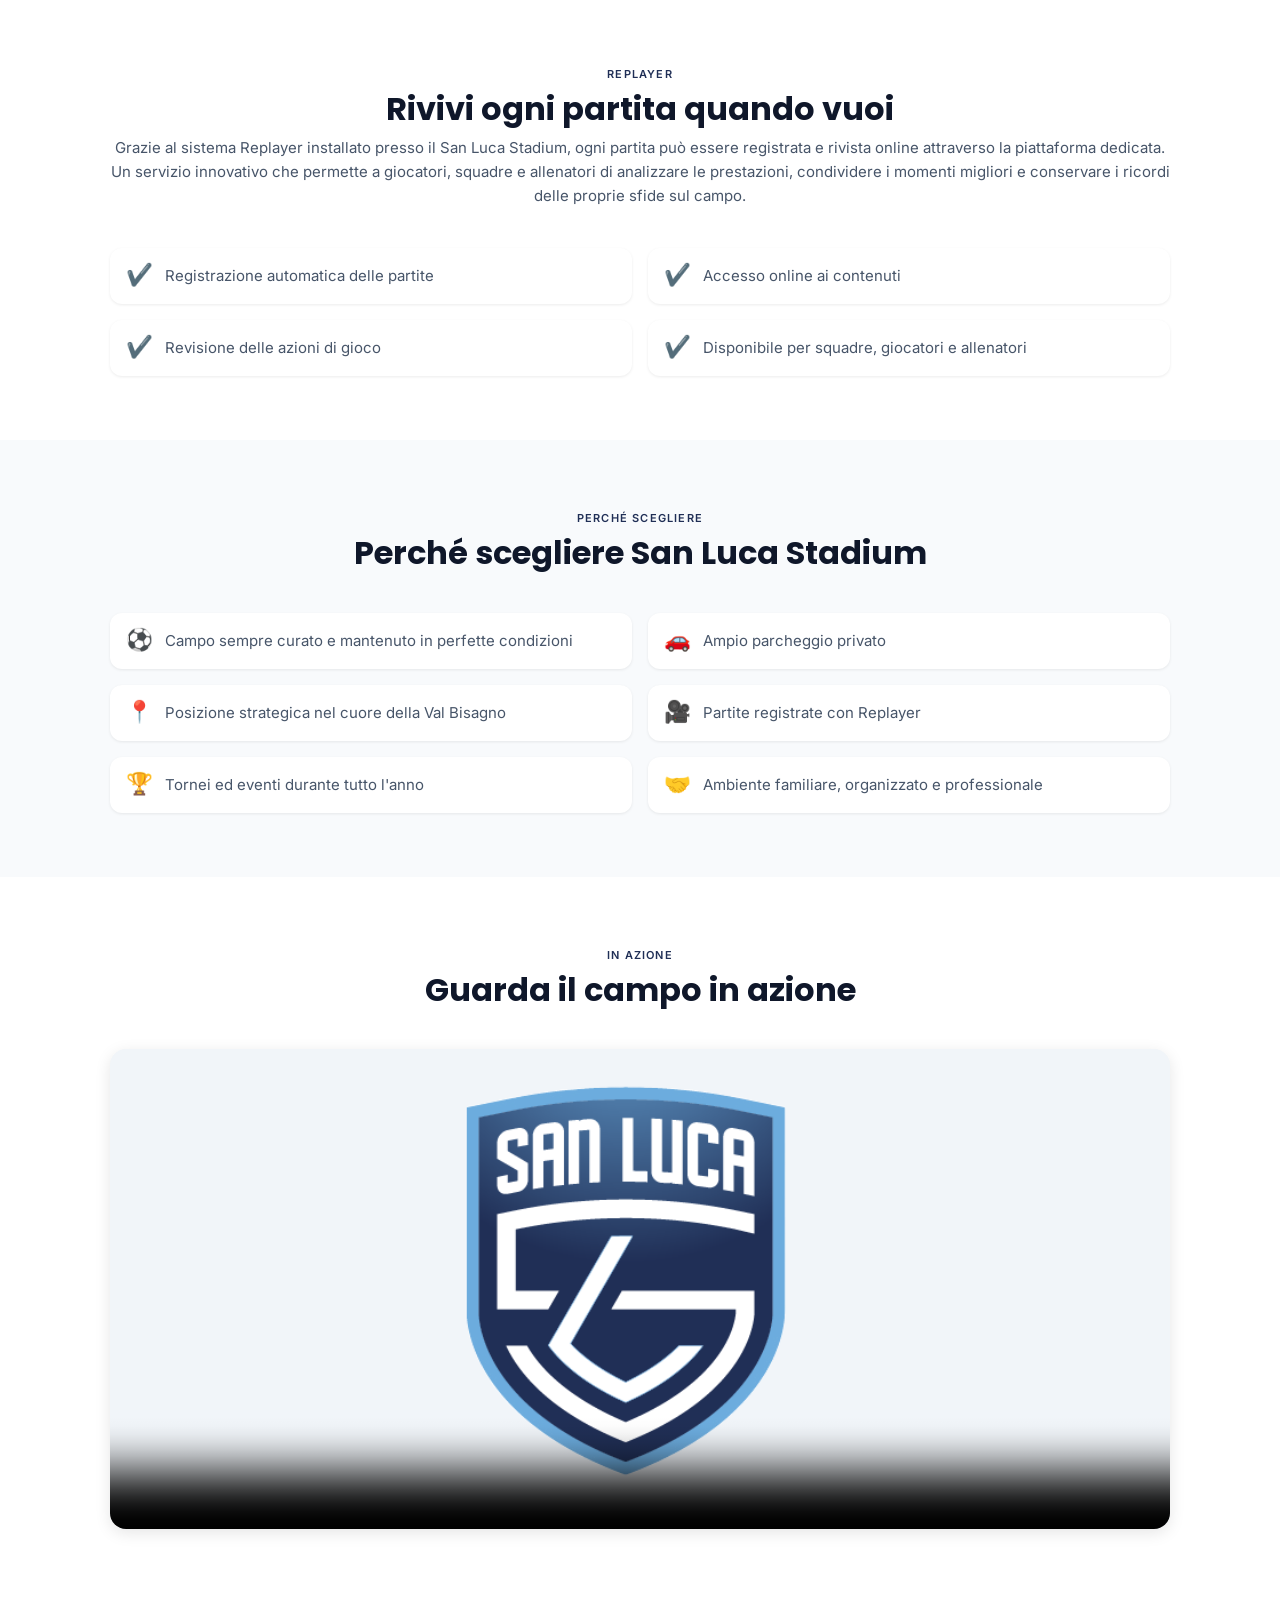
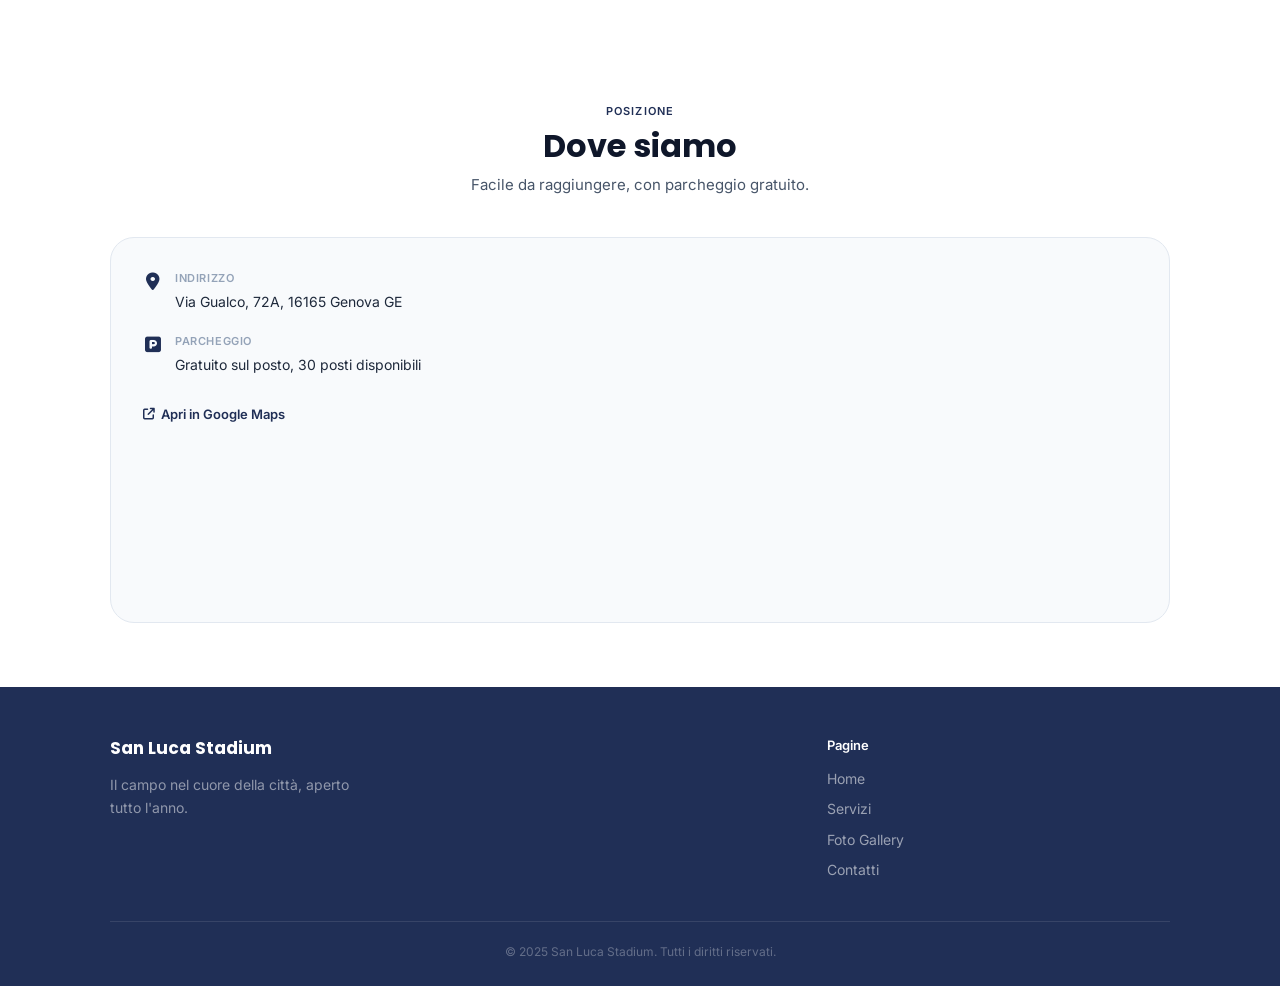
==== commit a0c94896: "rimozione elementi" ====
--- a/index.html
+++ b/index.html
@@ -44,7 +44,6 @@
     <section class="hero">
       <div class="hero-overlay"></div>
       <div class="hero-content">
-        <span class="badge">⚽ Aperto tutto l'anno</span>
         <h1>SAN LUCA STADIUM</h1>
         <p>Il punto di riferimento per il calcio a 7 in Val Bisagno.<br />Campo di ultima generazione, ampio parcheggio privato, spogliatoi dedicati e partite disponibili sulla piattaforma Replayer.</p>
         <div class="hero-actions">
--- a/style.css
+++ b/style.css
@@ -258,19 +258,6 @@
   max-width: 680px;
 }
 
-.badge {
-  display: inline-block;
-  background: var(--lime);
-  color: var(--green-dark);
-  font-size: 11px;
-  font-weight: 700;
-  letter-spacing: .6px;
-  text-transform: uppercase;
-  padding: 5px 14px;
-  border-radius: var(--radius-pill);
-  margin-bottom: 1.25rem;
-}
-
 .hero h1 {
   color: var(--white);
   margin-bottom: .75rem;
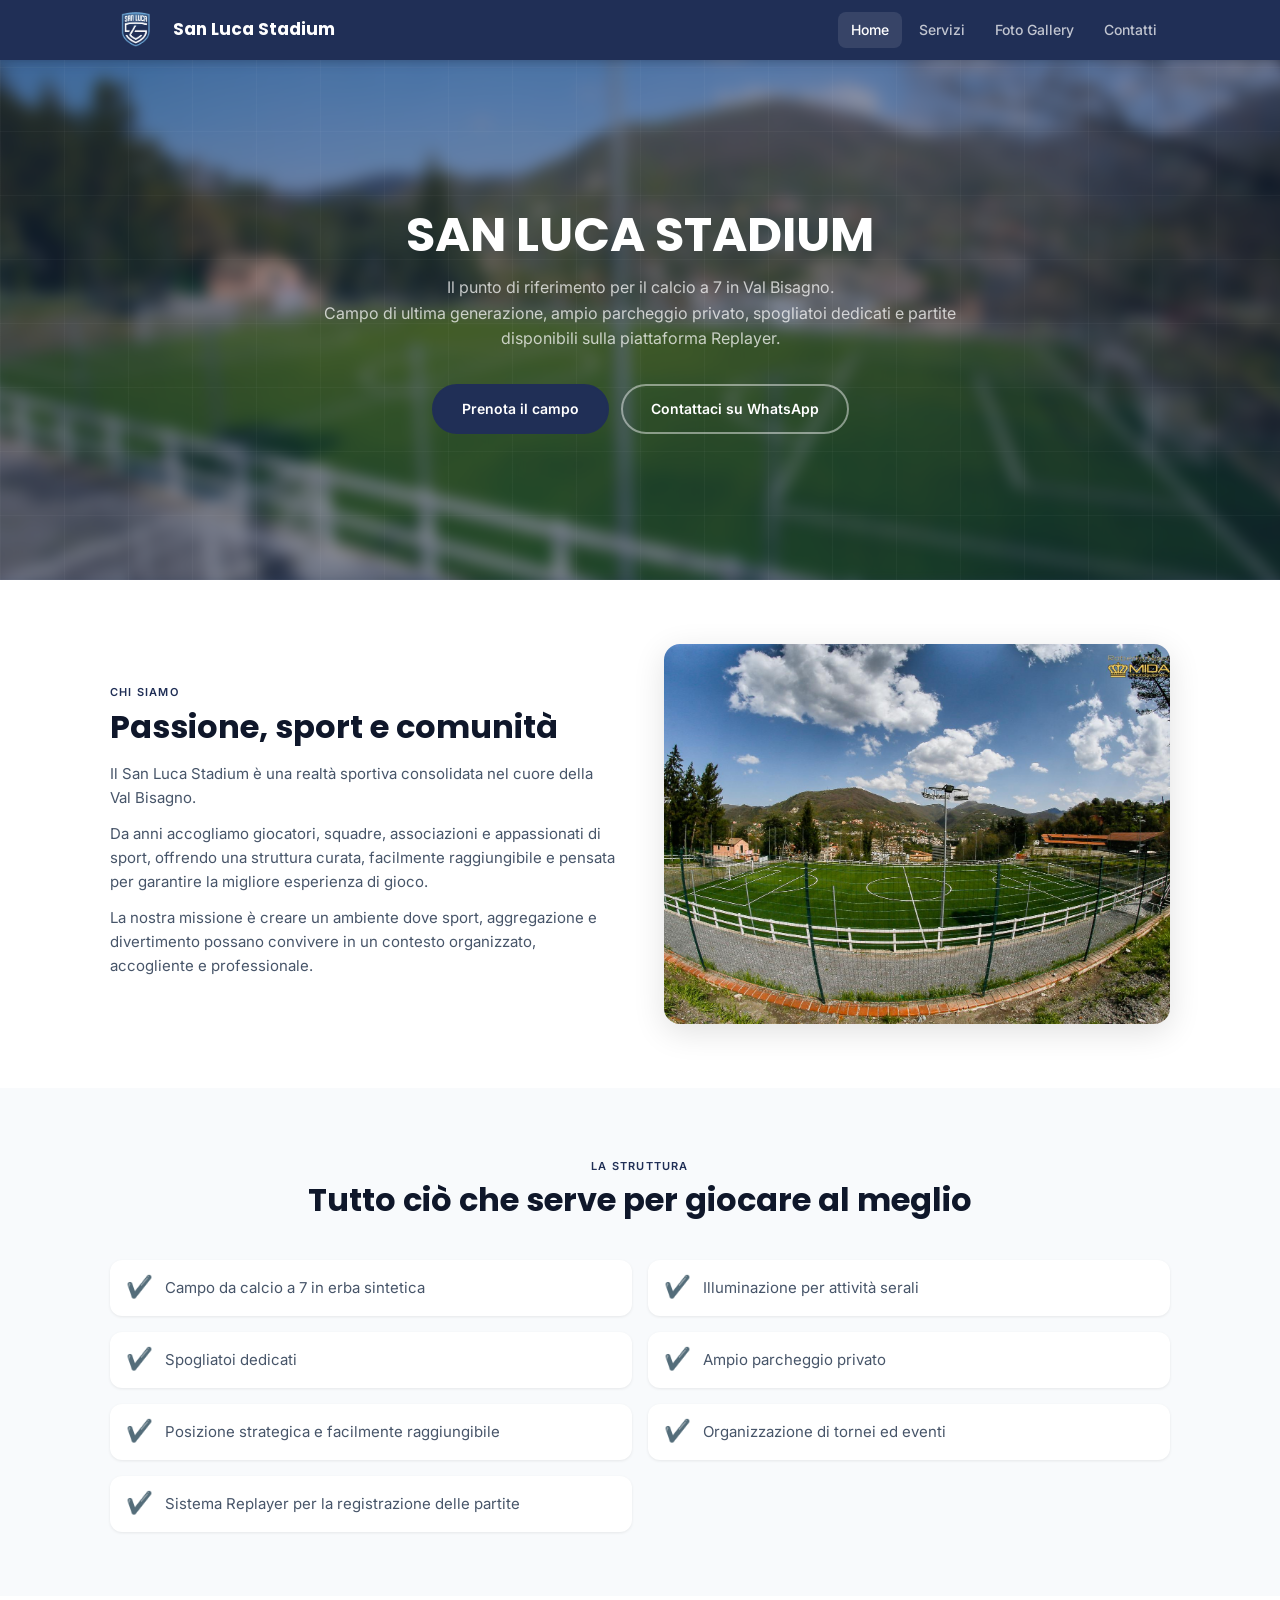
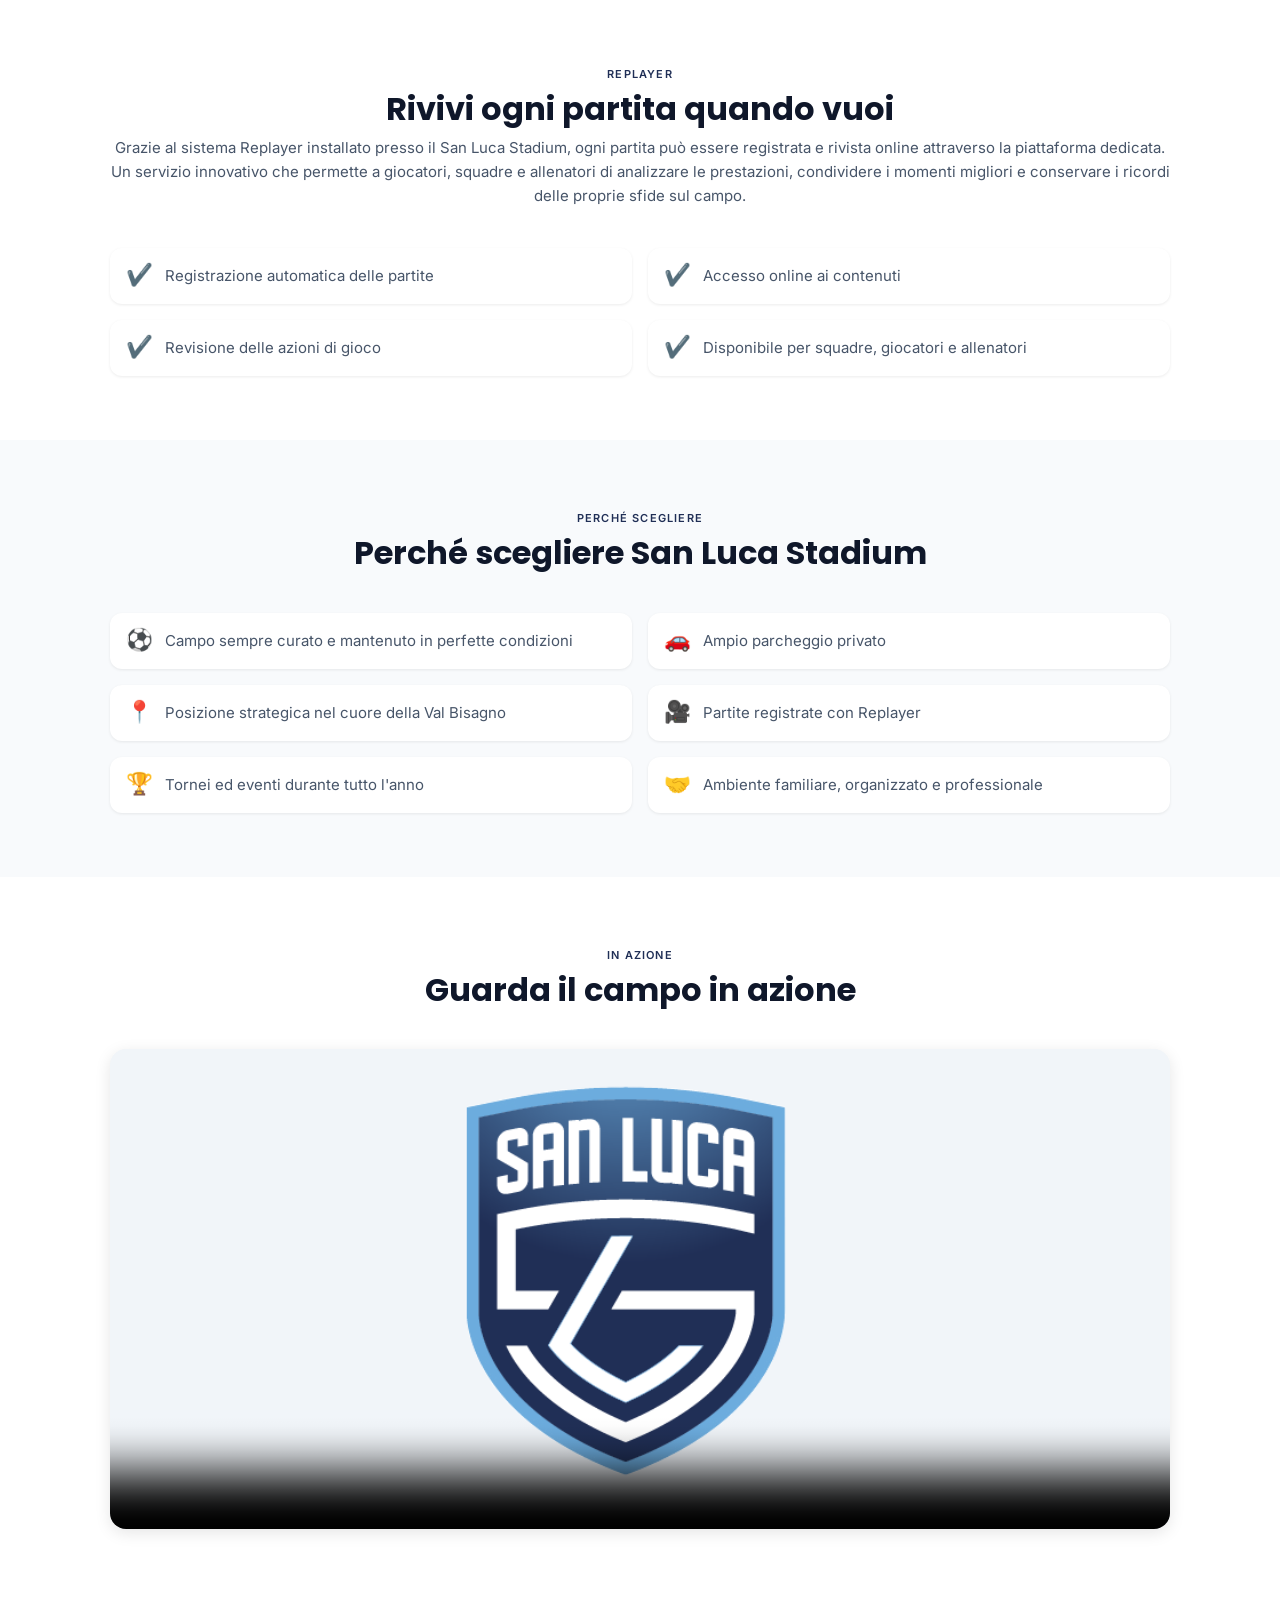
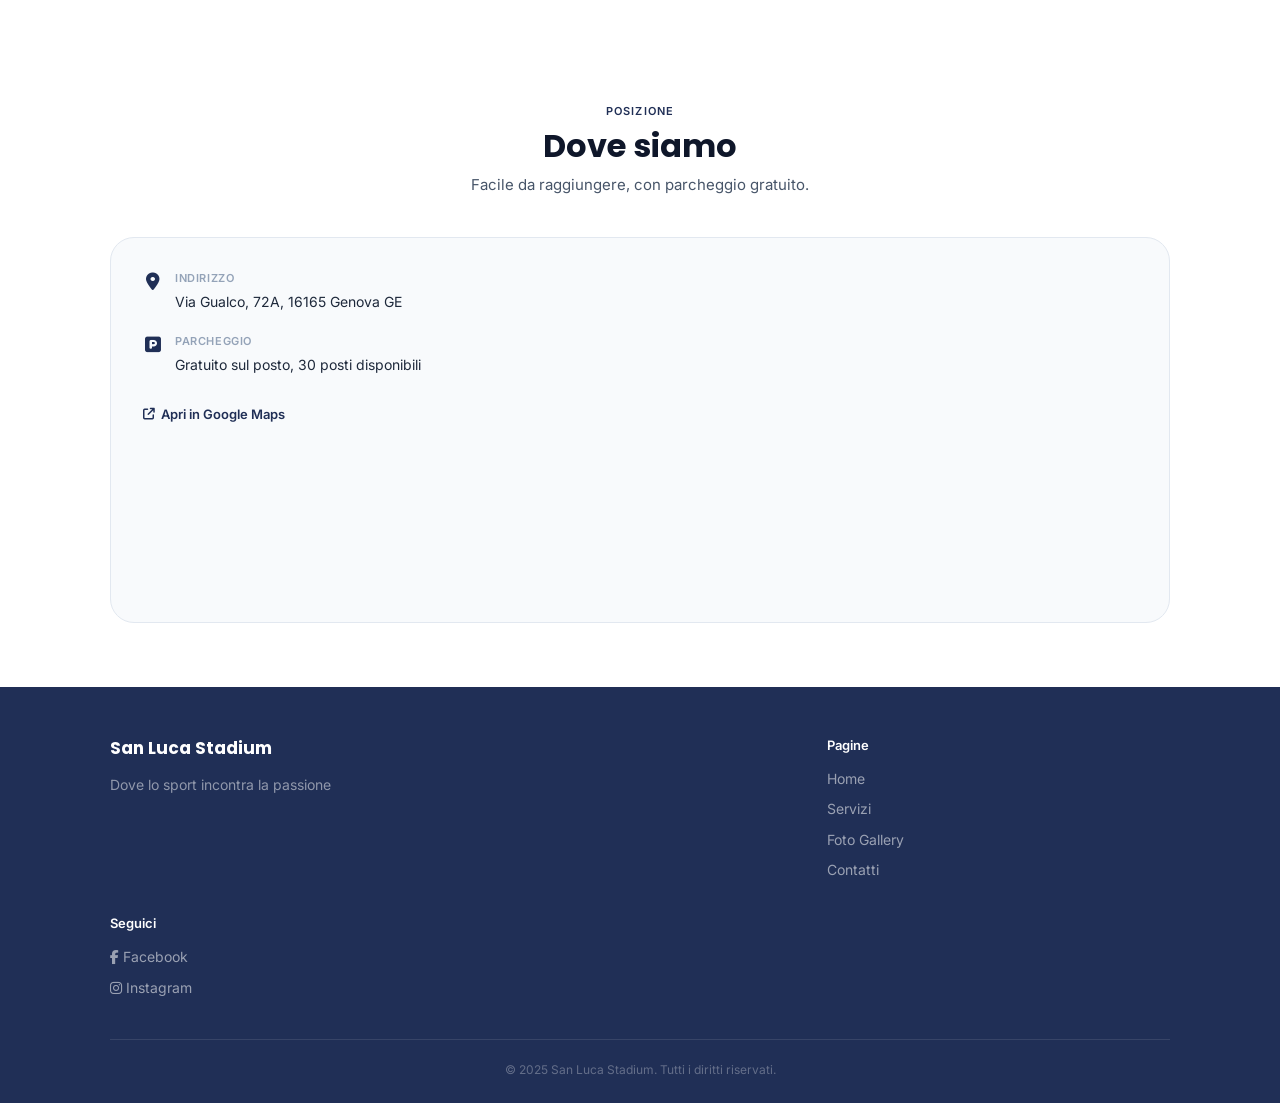
==== commit 7c4e4f87: "cambiare nominazione delle immagini per seo" ====
--- a/index.html
+++ b/index.html
@@ -65,7 +65,7 @@
             <p>La nostra missione è creare un ambiente dove sport, aggregazione e divertimento possano convivere in un contesto organizzato, accogliente e professionale.</p>
           </div>
           <div class="col-img">
-            <img src="img/WhatsApp Image 2026-05-10 at 14.58.22.jpeg" alt="Il nostro San Luca Stadium" loading="lazy" />
+            <img src="img/campo-calcio-san-luca-genova (1).jpeg" alt="Il nostro San Luca Stadium" loading="lazy" />
           </div>
         </div>
       </div>
@@ -199,7 +199,7 @@
           <div class="logo logo-footer">
             <span>San Luca Stadium</span>
           </div>
-          <p>Il campo nel cuore della città, aperto tutto l'anno.</p>
+          <p>Dove lo sport incontra la passione</p>
         </div>
         <div class="footer-links-col">
           <strong>Pagine</strong>
@@ -208,6 +208,11 @@
           <a href="fotogallery.html">Foto Gallery</a>
           <a href="contatti.html">Contatti</a>
         </div>
+        <div class="footer-links-col">
+          <strong>Seguici</strong>
+          <a href="https://www.facebook.com/sanlucastadium" target="_blank" rel="noopener"><i class="fa-brands fa-facebook-f"></i> Facebook</a>
+          <a href="https://www.instagram.com/sanlucastadium" target="_blank" rel="noopener"><i class="fa-brands fa-instagram"></i> Instagram</a>
+        </div>
       </div>
       <div class="footer-copy">
         © 2025 San Luca Stadium. Tutti i diritti riservati.
--- a/style.css
+++ b/style.css
@@ -248,13 +248,30 @@
   content: '';
   position: absolute;
   inset: 0;
+  background-image:
+    linear-gradient(rgba(32,47,86,.45), rgba(32,47,86,.45)),
+    url("img/campo-calcio-san-luca-genova (9).jpeg");
+  background-size: cover;
+  background-position: center;
+  background-repeat: no-repeat;
+  filter: blur(8px);
+  transform: scale(1.03);
+  z-index: 0;
+}
+
+.hero::after {
+  content: '';
+  position: absolute;
+  inset: 0;
   background:
     repeating-linear-gradient(90deg, rgba(255,255,255,.03) 0, rgba(255,255,255,.03) 1px, transparent 1px, transparent 64px),
     repeating-linear-gradient(0deg, rgba(255,255,255,.03) 0, rgba(255,255,255,.03) 1px, transparent 1px, transparent 64px);
+  z-index: 1;
 }
 
 .hero-content {
   position: relative;
+  z-index: 2;
   max-width: 680px;
 }
 
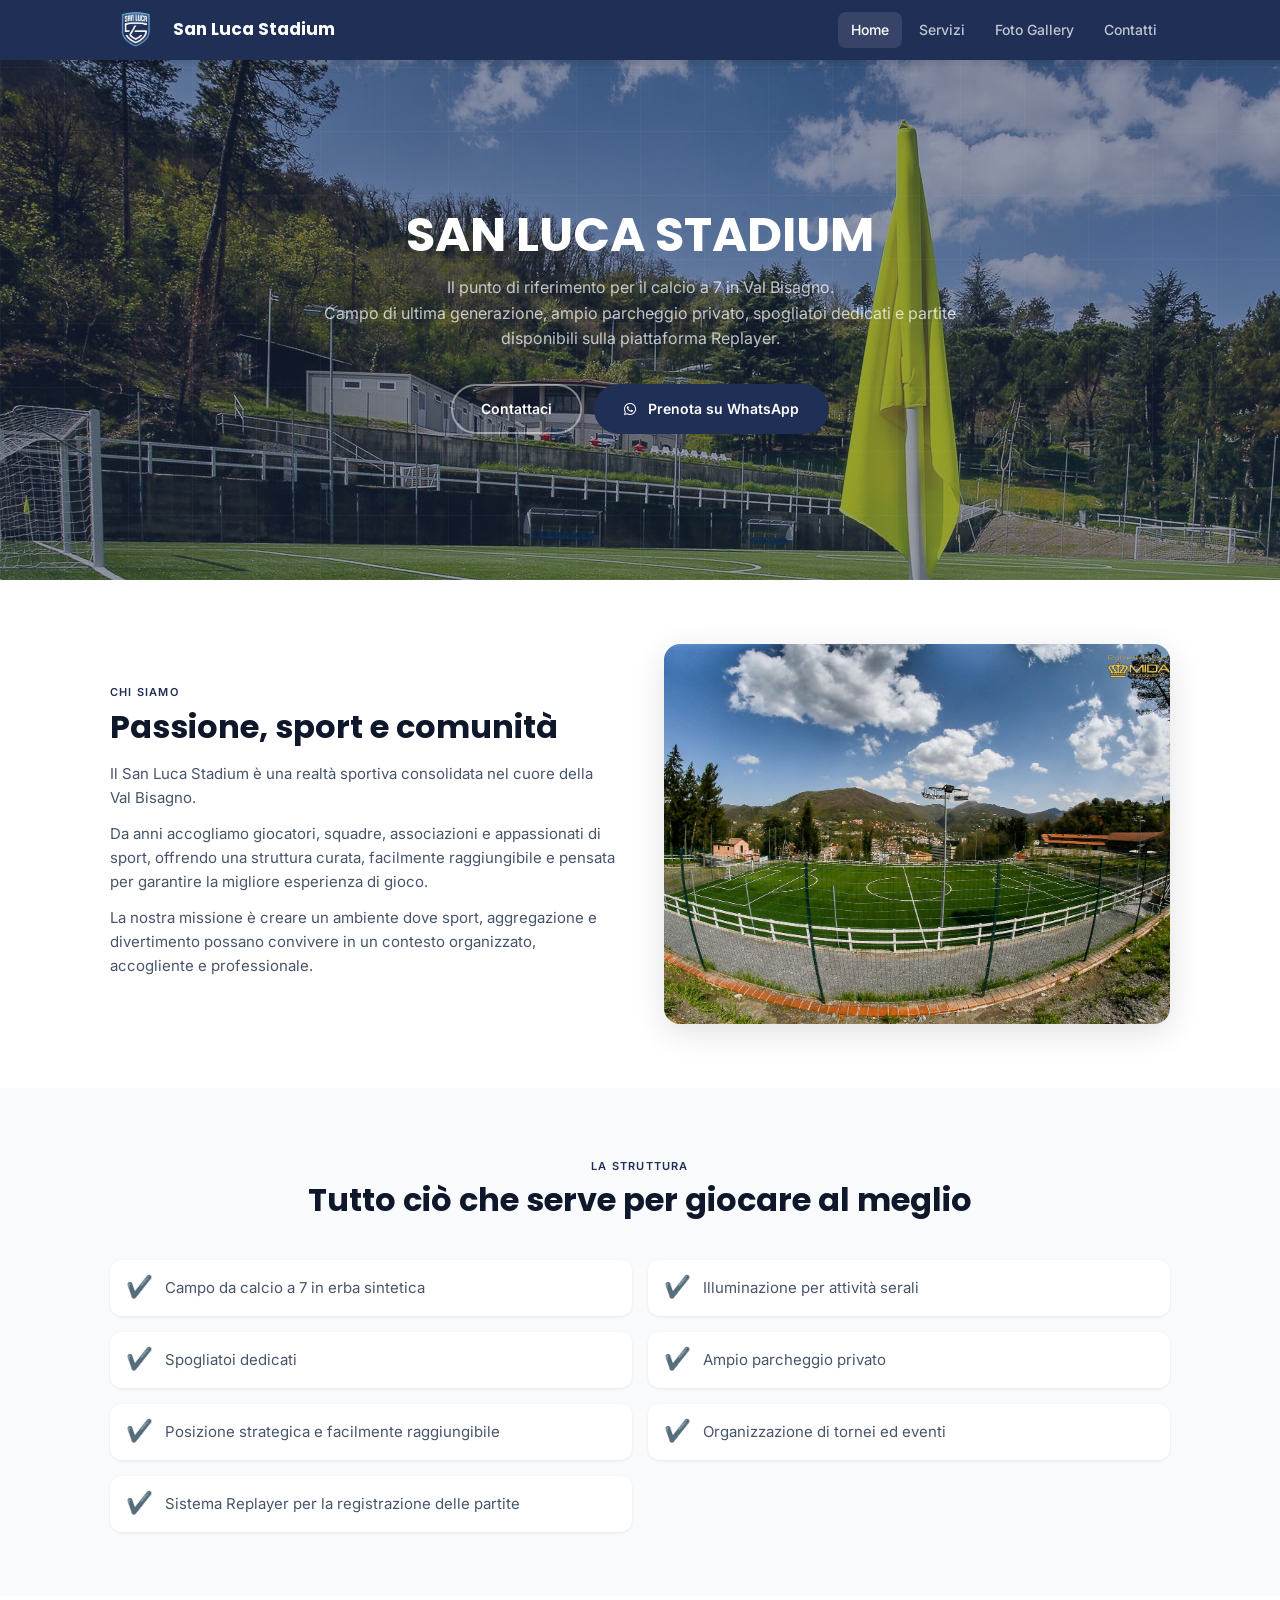
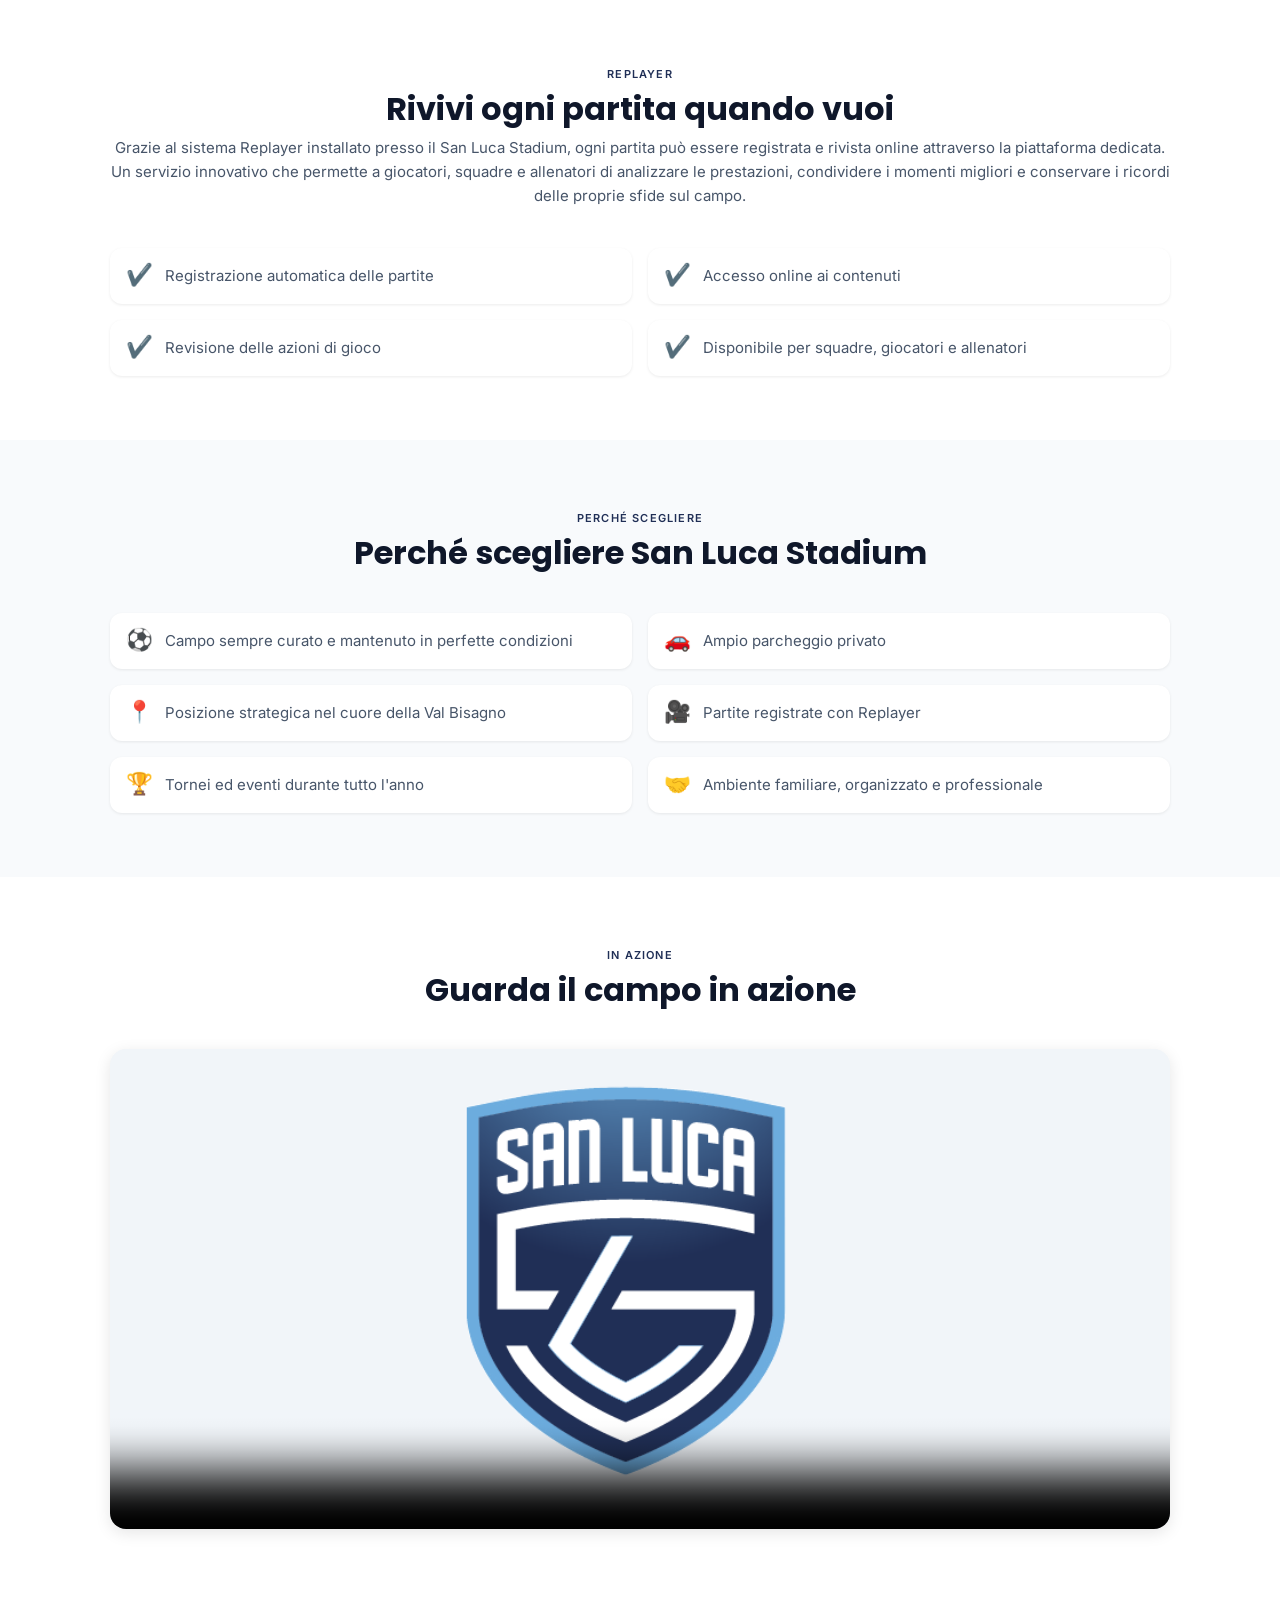
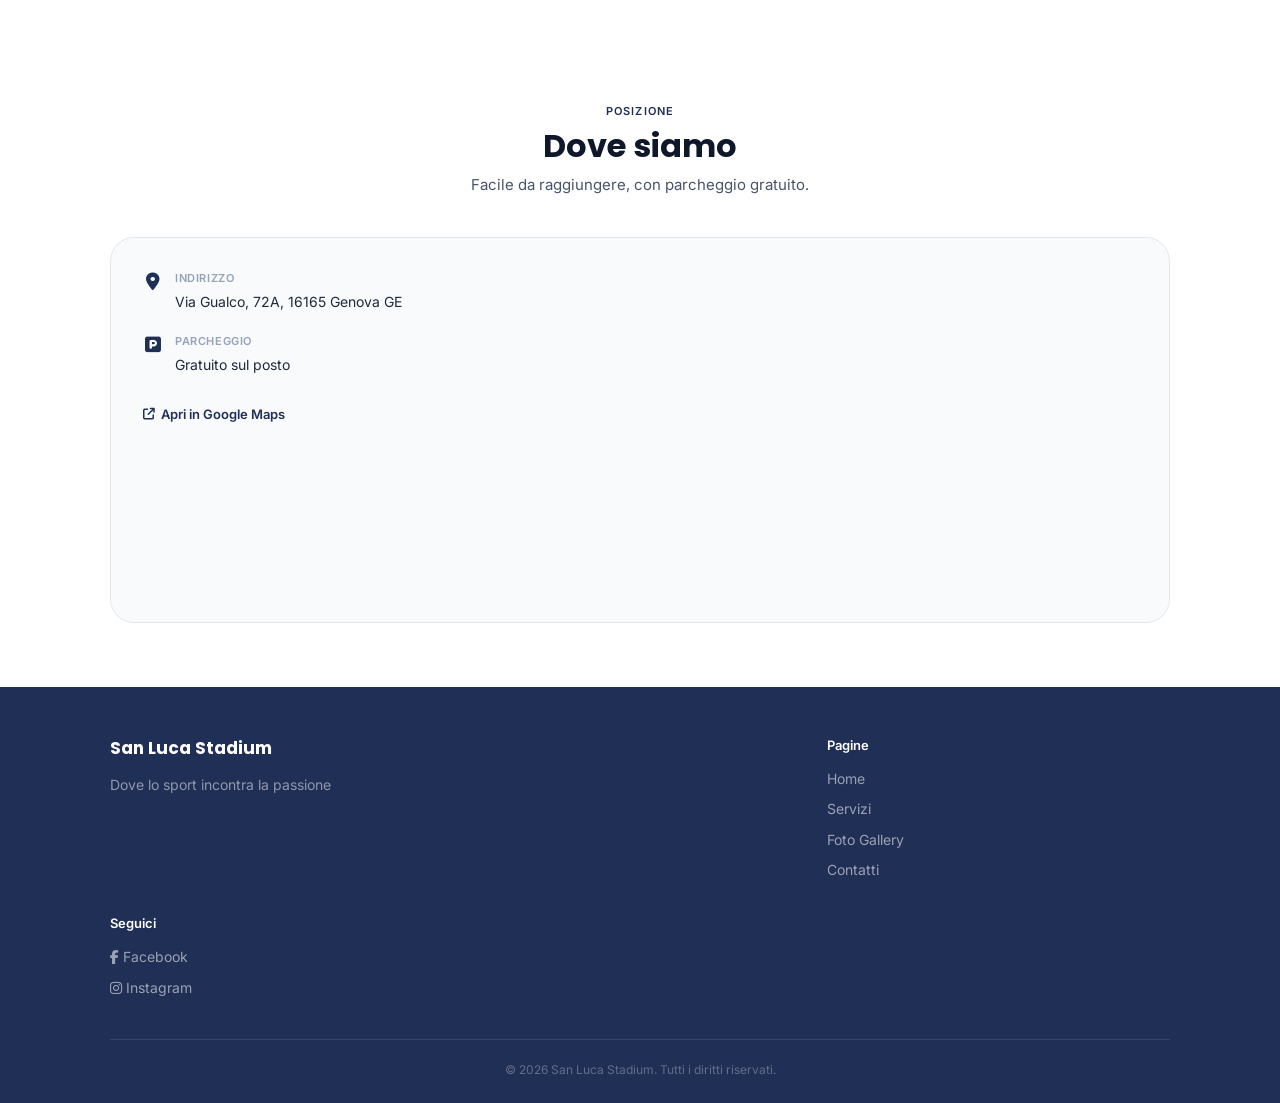
==== commit befe9deb: "cambi foto e scritte" ====
--- a/index.html
+++ b/index.html
@@ -47,8 +47,11 @@
         <h1>SAN LUCA STADIUM</h1>
         <p>Il punto di riferimento per il calcio a 7 in Val Bisagno.<br />Campo di ultima generazione, ampio parcheggio privato, spogliatoi dedicati e partite disponibili sulla piattaforma Replayer.</p>
         <div class="hero-actions">
-          <a href="contatti.html" class="btn btn-primary">Prenota il campo</a>
-          <a href="contatti.html" class="btn btn-outline">Contattaci su WhatsApp</a>
+          <a href="contatti.html" class="btn btn-outline">Contattaci</a>
+          <a href="https://wa.me/393397334361" target="_blank" rel="noopener" class="btn btn-primary">
+            <i class="fa-brands fa-whatsapp" aria-hidden="true"></i>
+            Prenota su WhatsApp
+          </a>
         </div>
       </div>
     </section>
@@ -65,7 +68,7 @@
             <p>La nostra missione è creare un ambiente dove sport, aggregazione e divertimento possano convivere in un contesto organizzato, accogliente e professionale.</p>
           </div>
           <div class="col-img">
-            <img src="img/campo-calcio-san-luca-genova (1).jpeg" alt="Il nostro San Luca Stadium" loading="lazy" />
+            <img src="img/campo-san-luca-genova (1).jpeg" alt="Il nostro San Luca Stadium" loading="lazy" />
           </div>
         </div>
       </div>
@@ -164,7 +167,7 @@
                 <i class="fa-solid fa-square-parking" aria-hidden="true"></i>
                 <div>
                   <strong>Parcheggio</strong>
-                  <p>Gratuito sul posto, 30 posti disponibili</p>
+                  <p>Gratuito sul posto</p>
                 </div>
               </div>
               <a href="https://share.google/E14PMLFly4Xh3dH7U" target="_blank" rel="noopener" class="maps-link">
@@ -215,7 +218,7 @@
         </div>
       </div>
       <div class="footer-copy">
-        © 2025 San Luca Stadium. Tutti i diritti riservati.
+        © 2026 San Luca Stadium. Tutti i diritti riservati.
       </div>
     </div>
   </footer>
--- a/style.css
+++ b/style.css
@@ -108,6 +108,11 @@
   transition: var(--transition);
   cursor: pointer;
   border: 2px solid transparent;
+}
+.btn i {
+  display: inline-flex;
+  align-items: center;
+  margin-right: .5rem;
 }
 
 .btn-primary {
@@ -250,13 +255,7 @@
   inset: 0;
   background-image:
     linear-gradient(rgba(32,47,86,.45), rgba(32,47,86,.45)),
-    url("img/campo-calcio-san-luca-genova (9).jpeg");
-  background-size: cover;
-  background-position: center;
-  background-repeat: no-repeat;
-  filter: blur(8px);
-  transform: scale(1.03);
-  z-index: 0;
+    url("img/campo-san-luca-genova (9).jpeg");
 }
 
 .hero::after {
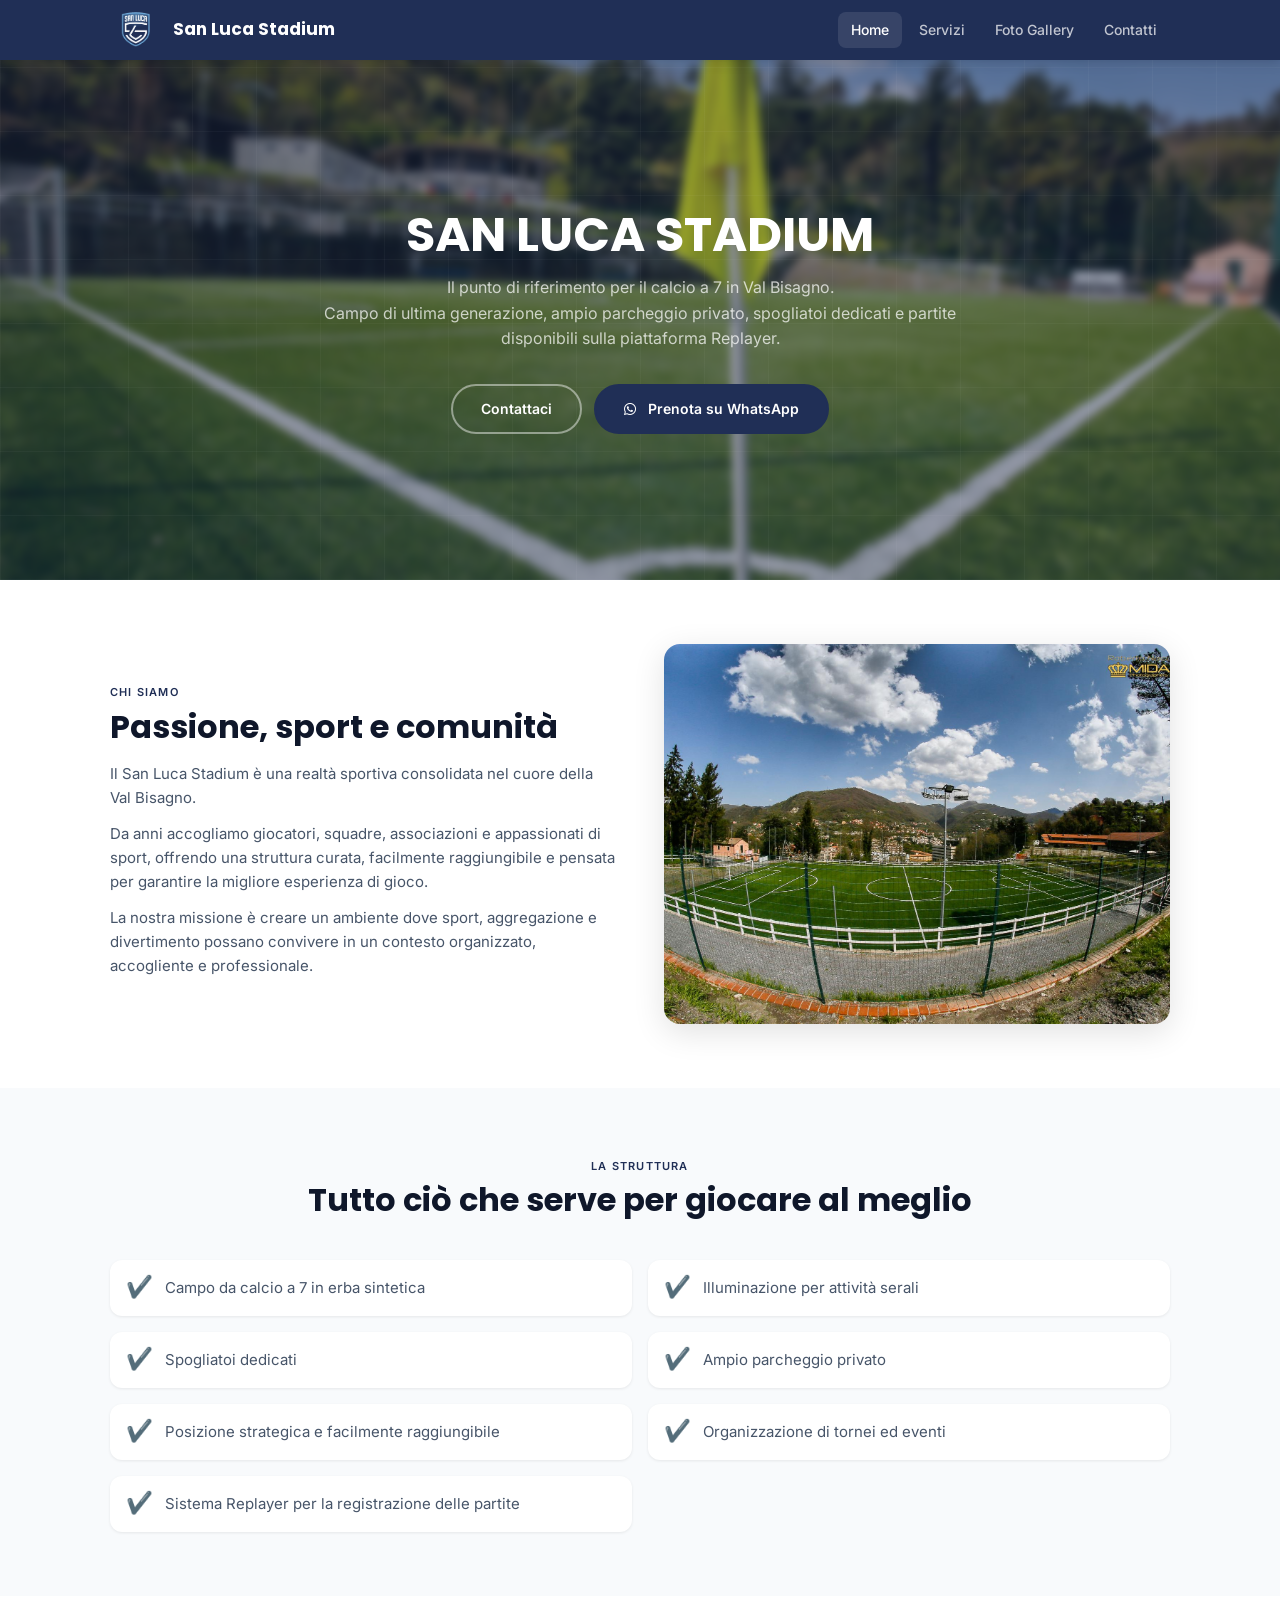
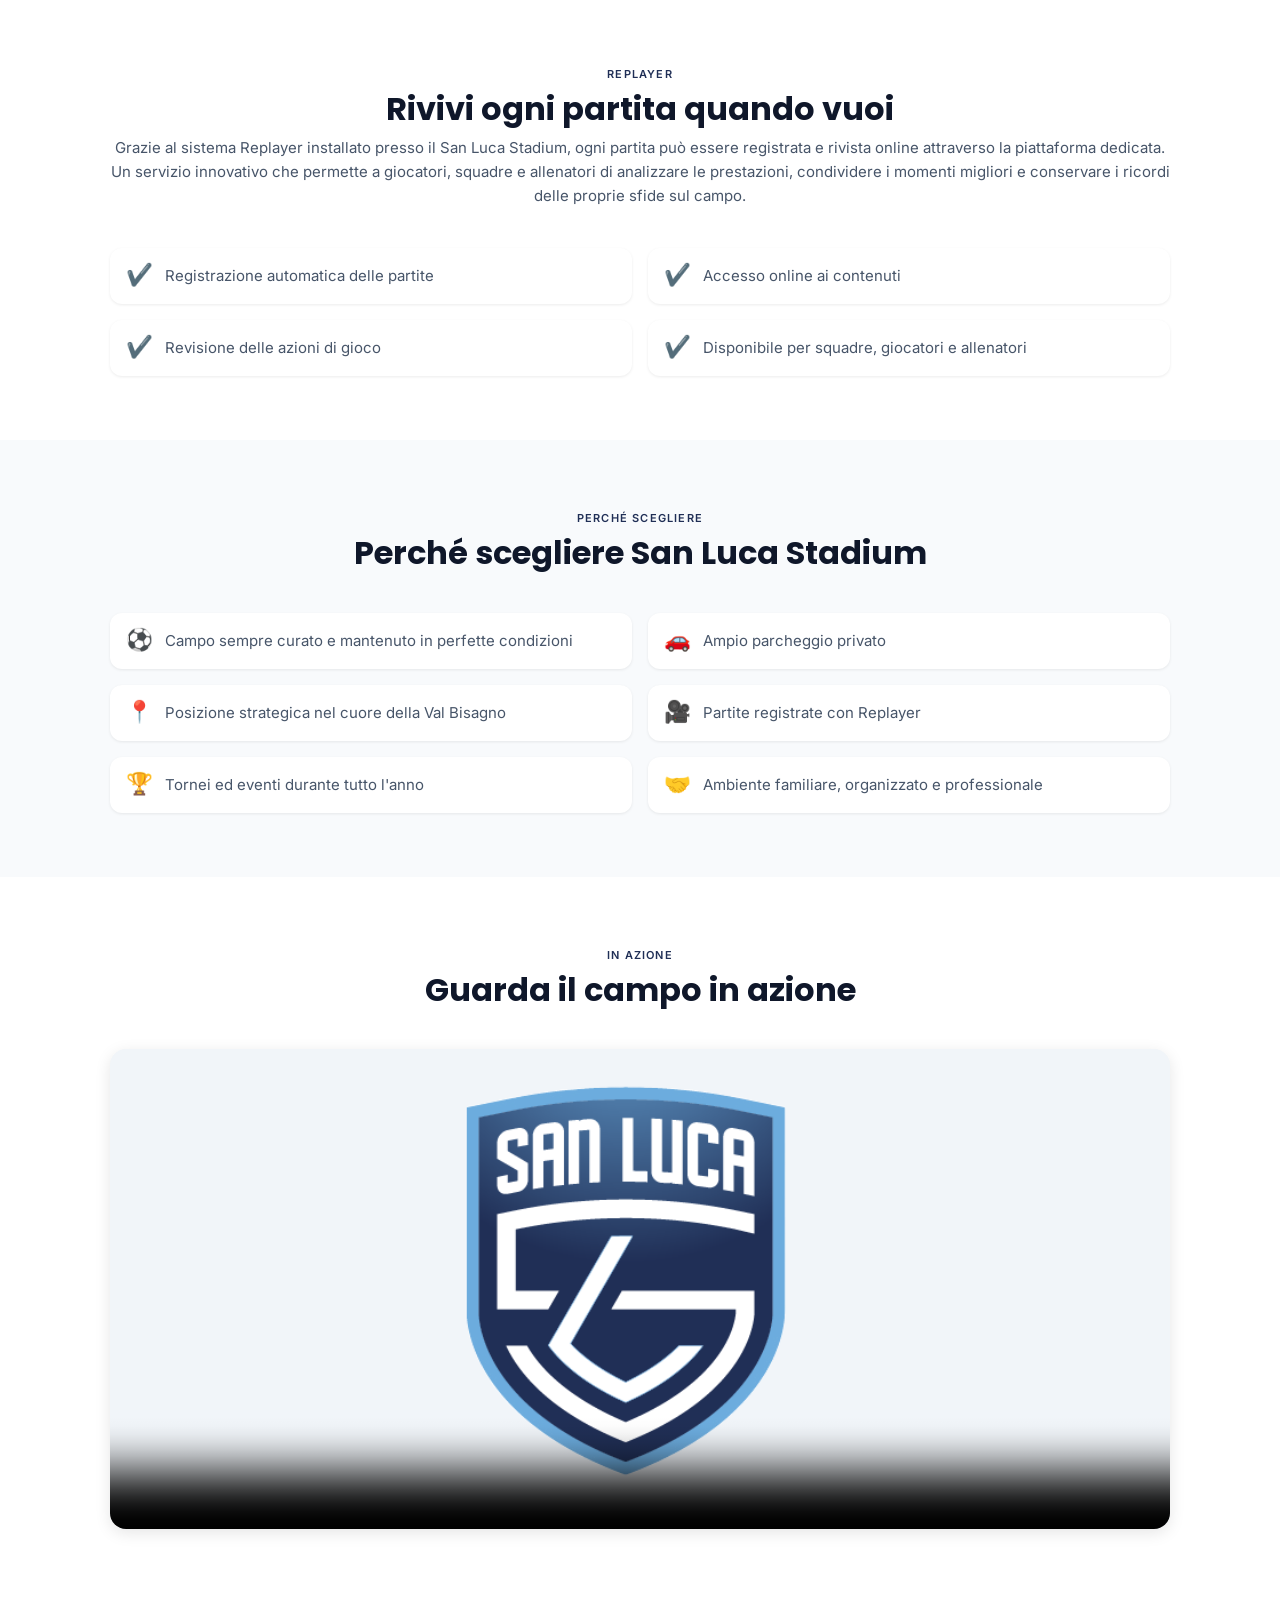
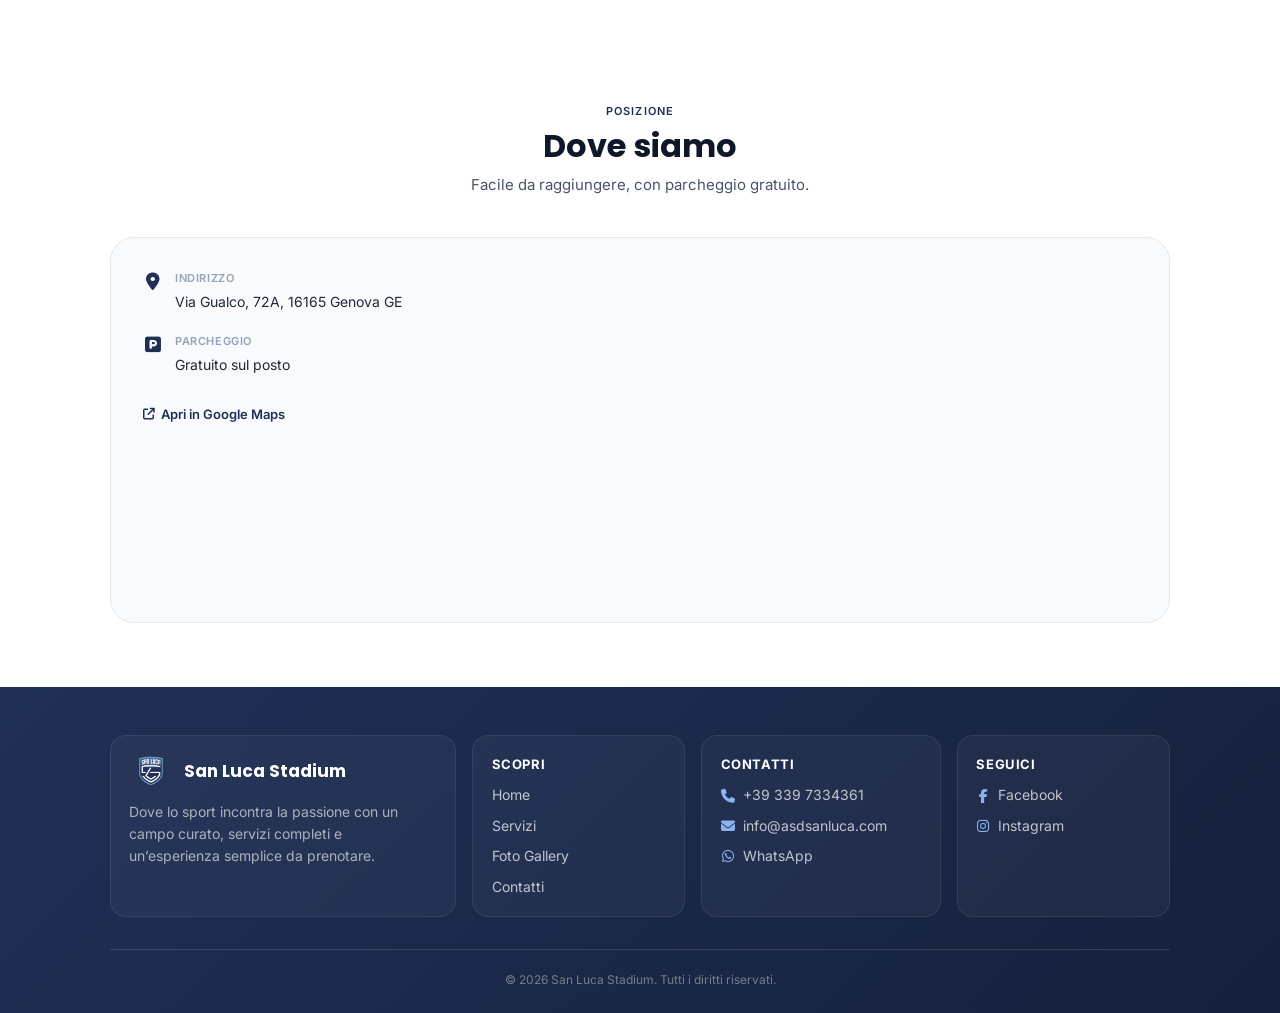
==== commit 565fe78c: "cambio footer" ====
--- a/index.html
+++ b/index.html
@@ -199,19 +199,26 @@
     <div class="container">
       <div class="footer-grid">
         <div class="footer-brand">
-          <div class="logo logo-footer">
+          <a href="index.html" class="logo logo-footer">
+            <img src="img/logo.png" alt="Logo San Luca Stadium" class="site-logo" />
             <span>San Luca Stadium</span>
-          </div>
-          <p>Dove lo sport incontra la passione</p>
+          </a>
+          <p>Dove lo sport incontra la passione con un campo curato, servizi completi e un’esperienza semplice da prenotare.</p>
         </div>
         <div class="footer-links-col">
-          <strong>Pagine</strong>
+          <strong>Scopri</strong>
           <a href="index.html">Home</a>
           <a href="servizi.html">Servizi</a>
           <a href="fotogallery.html">Foto Gallery</a>
           <a href="contatti.html">Contatti</a>
         </div>
         <div class="footer-links-col">
+          <strong>Contatti</strong>
+          <a href="tel:+393397334361"><i class="fa-solid fa-phone"></i> +39 339 7334361</a>
+          <a href="mailto:info@asdsanluca.com"><i class="fa-solid fa-envelope"></i> info@asdsanluca.com</a>
+          <a href="https://wa.me/393397334361" target="_blank" rel="noopener"><i class="fa-brands fa-whatsapp"></i> WhatsApp</a>
+        </div>
+        <div class="footer-links-col">
           <strong>Seguici</strong>
           <a href="https://www.facebook.com/sanlucastadium" target="_blank" rel="noopener"><i class="fa-brands fa-facebook-f"></i> Facebook</a>
           <a href="https://www.instagram.com/sanlucastadium" target="_blank" rel="noopener"><i class="fa-brands fa-instagram"></i> Instagram</a>
--- a/style.css
+++ b/style.css
@@ -256,6 +256,12 @@
   background-image:
     linear-gradient(rgba(32,47,86,.45), rgba(32,47,86,.45)),
     url("img/campo-san-luca-genova (9).jpeg");
+  background-size: cover;
+  background-position: center;
+  background-repeat: no-repeat;
+  filter: blur(4px);
+  transform: scale(1.03);
+  z-index: 0;
 }
 
 .hero::after {
@@ -439,7 +445,6 @@
   background: var(--green-primary);
   padding: 2.5rem 1.25rem;
 }
-.page-hero .container { }
 .page-hero h1 { color: var(--white); font-size: clamp(22px, 5vw, 36px); margin-bottom: .4rem; }
 .page-hero p  { color: rgba(255,255,255,.72); font-size: 15px; }
 
@@ -633,21 +638,41 @@
    FOOTER
    ============================================= */
 .footer {
-  background: var(--green-dark);
-  color: rgba(255,255,255,.65);
+  background: linear-gradient(135deg, var(--green-dark) 0%, #15213c 100%);
+  color: rgba(255,255,255,.72);
   padding: 3rem 0 1.5rem;
 }
 
 .footer-grid {
   display: grid;
-  grid-template-columns: 2fr 1fr;
-  gap: 2rem;
-  margin-bottom: 2.5rem;
-}
-
-.footer-brand p { font-size: 14px; color: rgba(255,255,255,.5); max-width: 240px; }
-.footer-brand .logo { color: var(--white); }
+  grid-template-columns: 1.3fr 0.8fr 0.9fr 0.8fr;
+  gap: 1rem;
+  margin-bottom: 2rem;
+}
+
+.footer-brand,
+.footer-links-col {
+  background: rgba(255,255,255,.04);
+  border: 1px solid rgba(255,255,255,.08);
+  border-radius: var(--radius-lg);
+  padding: 1.1rem 1.15rem;
+}
+
+.footer-brand p {
+  font-size: 14px;
+  color: rgba(255,255,255,.62);
+  max-width: 280px;
+  margin-top: .75rem;
+}
+.footer-brand .logo {
+  color: var(--white);
+  align-items: center;
+}
 .footer-brand .logo i { color: var(--lime); }
+.footer-brand .logo img.site-logo {
+  width: 46px;
+  max-height: 46px;
+}
 
 .footer-links-col {
   display: flex;
@@ -657,27 +682,56 @@
 .footer-links-col strong {
   color: var(--white);
   font-size: 13px;
-  font-weight: 600;
-  margin-bottom: 4px;
+  font-weight: 700;
+  margin-bottom: 2px;
+  letter-spacing: .6px;
+  text-transform: uppercase;
 }
 .footer-links-col a {
-  color: rgba(255,255,255,.55);
+  display: inline-flex;
+  align-items: center;
+  gap: 8px;
+  color: rgba(255,255,255,.72);
   font-size: 14px;
   transition: var(--transition);
 }
-.footer-links-col a:hover { color: var(--white); }
+.footer-links-col a:hover {
+  color: var(--white);
+  transform: translateX(2px);
+}
+.footer-links-col a i {
+  color: var(--lime);
+  width: 14px;
+  text-align: center;
+}
 
 .footer-copy {
-  border-top: 1px solid rgba(255,255,255,.1);
+  border-top: 1px solid rgba(255,255,255,.12);
   padding-top: 1.25rem;
   text-align: center;
   font-size: 12px;
-  color: rgba(255,255,255,.3);
+  color: rgba(255,255,255,.4);
+}
+
+@media (max-width: 900px) {
+  .footer-grid {
+    grid-template-columns: repeat(2, minmax(0, 1fr));
+  }
 }
 
 @media (max-width: 640px) {
+  .footer {
+    padding: 2.25rem 0 1.25rem;
+  }
   .footer-grid {
     grid-template-columns: 1fr;
-    gap: 1.75rem;
+    gap: 0.85rem;
+  }
+  .footer-brand,
+  .footer-links-col {
+    padding: 1rem;
+  }
+  .footer-copy {
+    font-size: 11px;
   }
 }
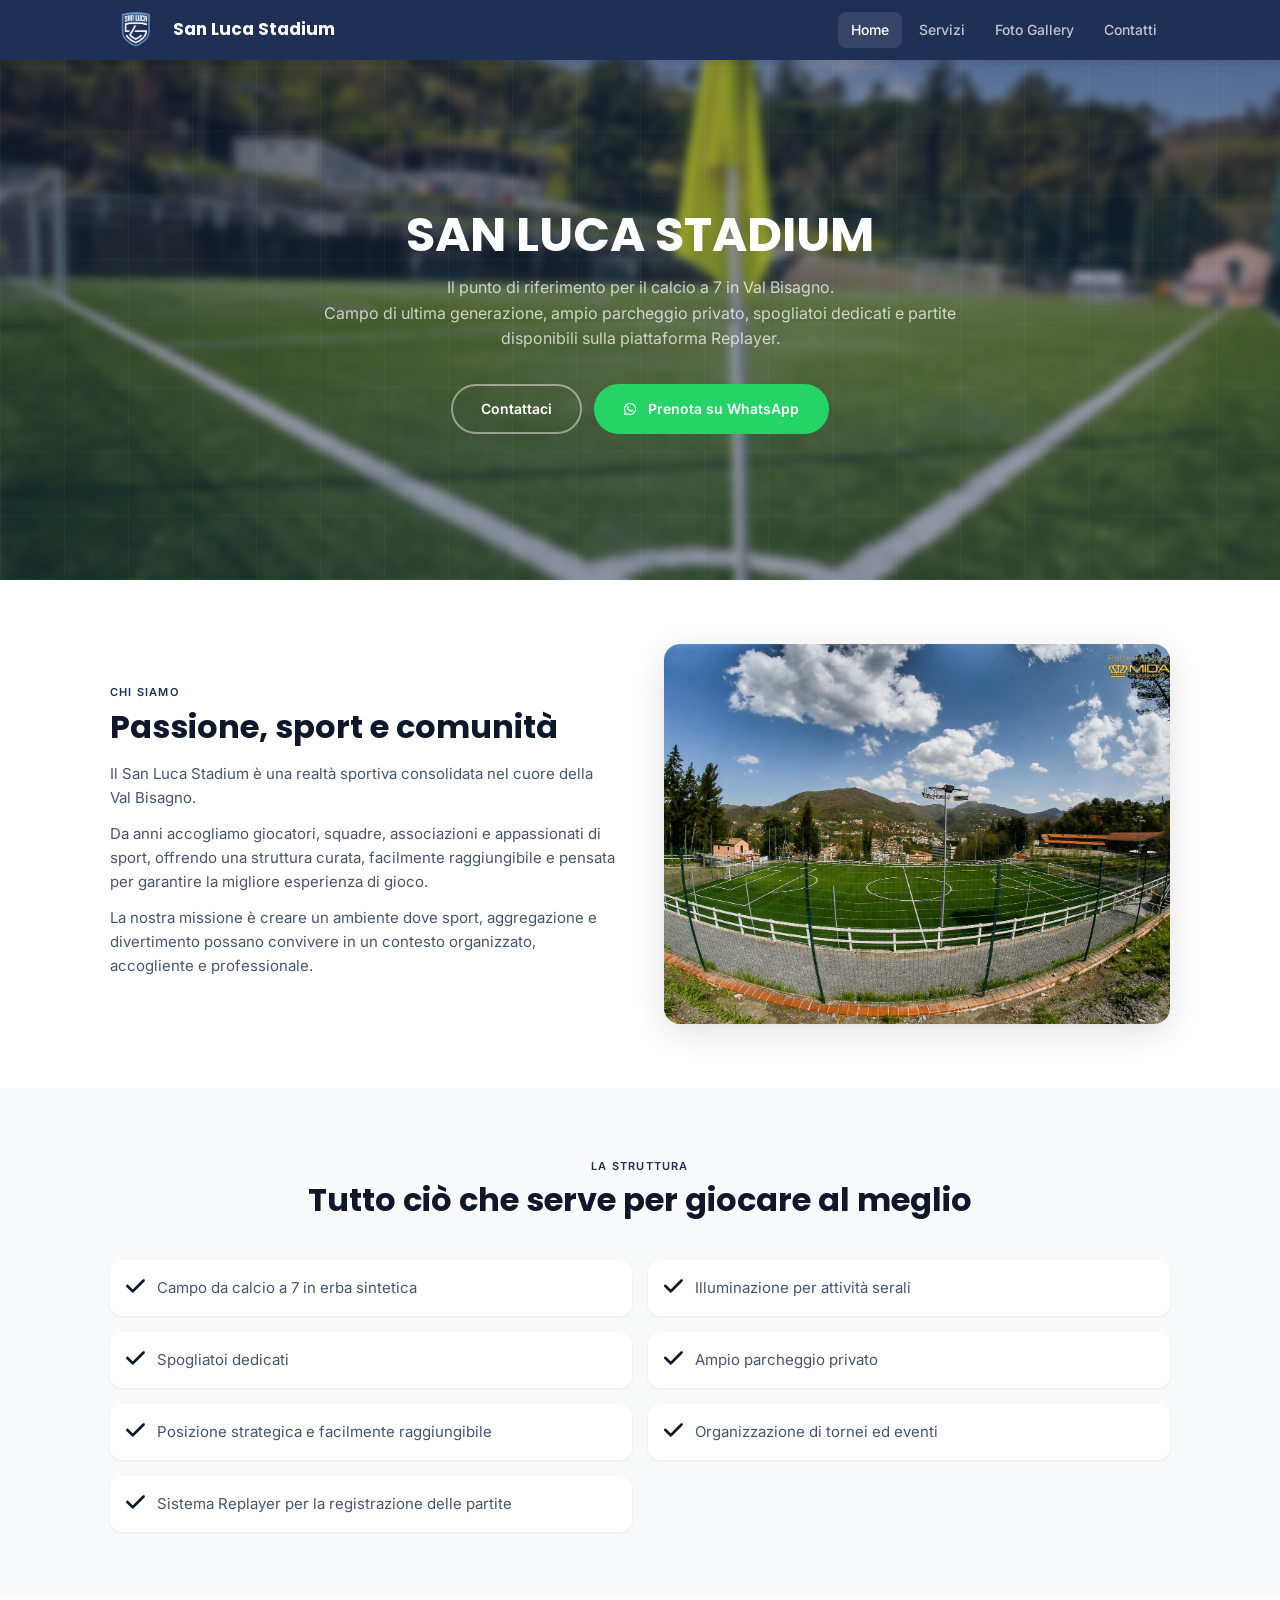
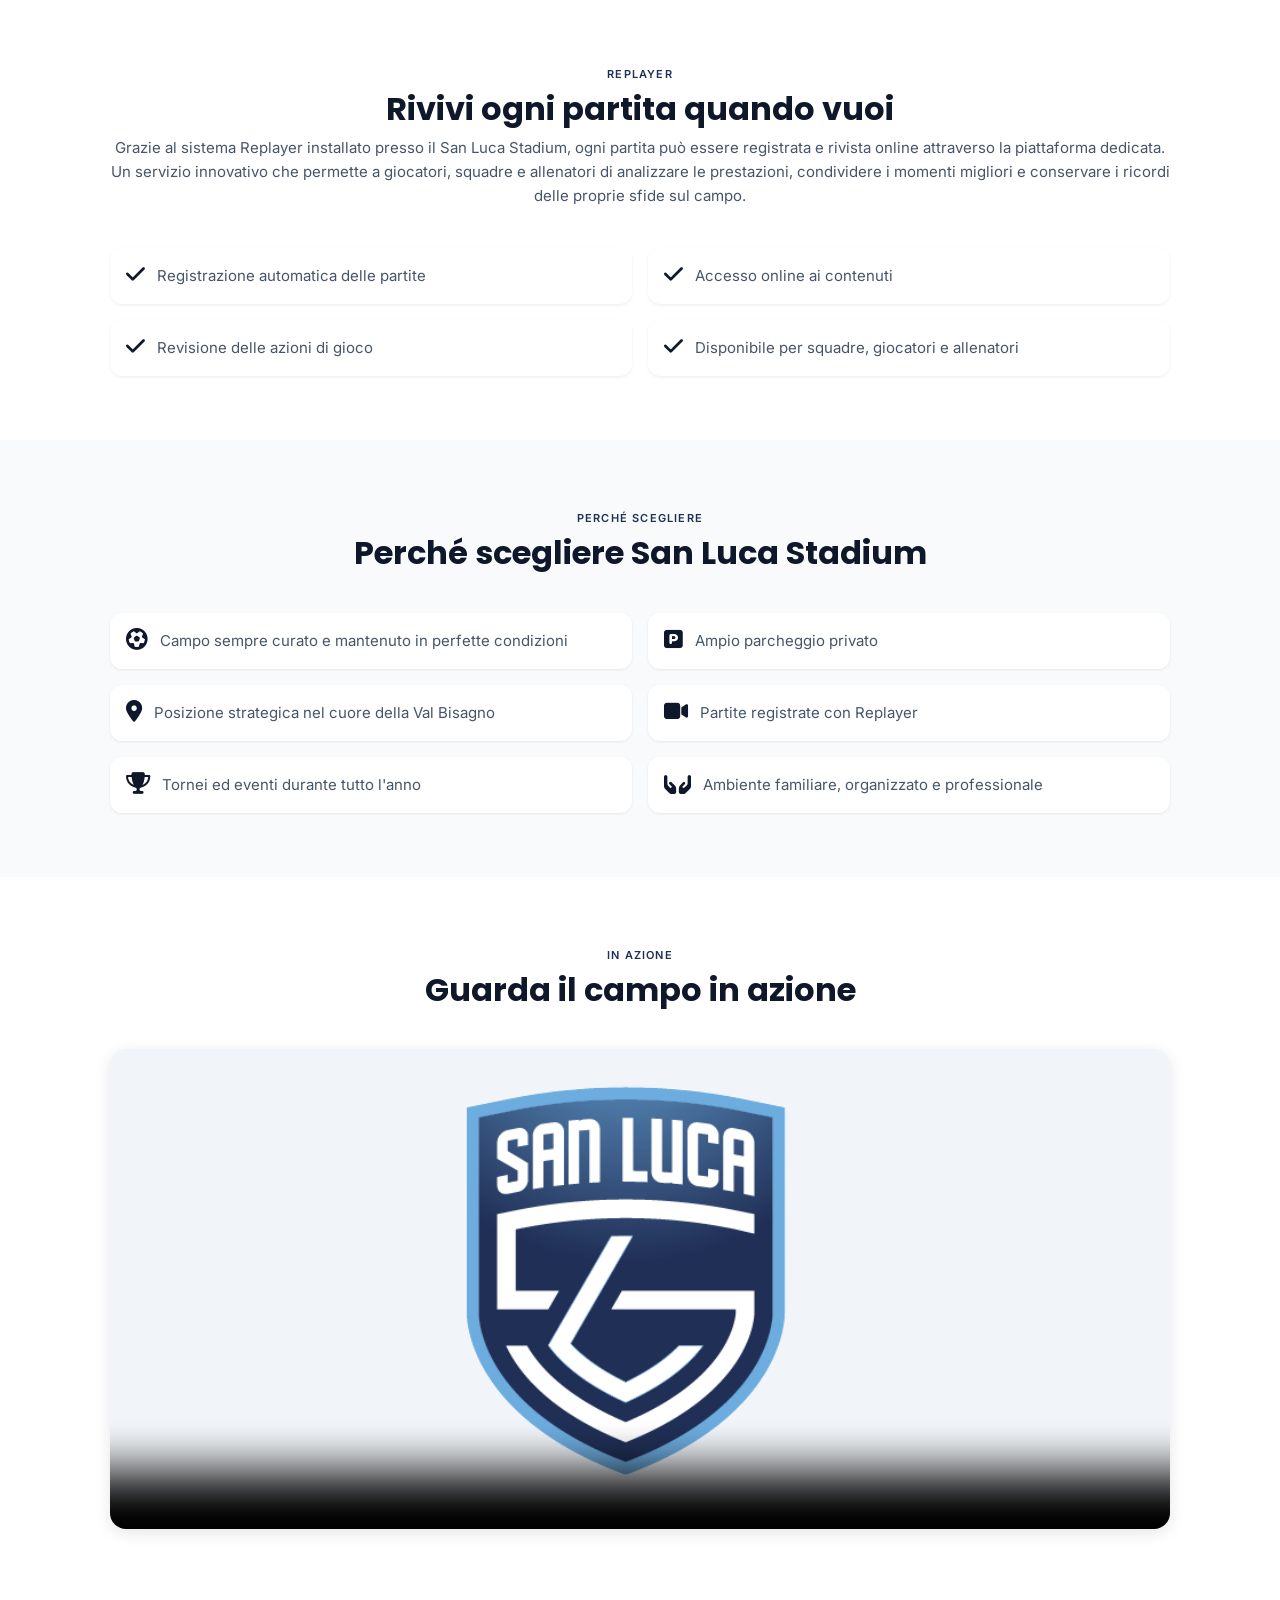
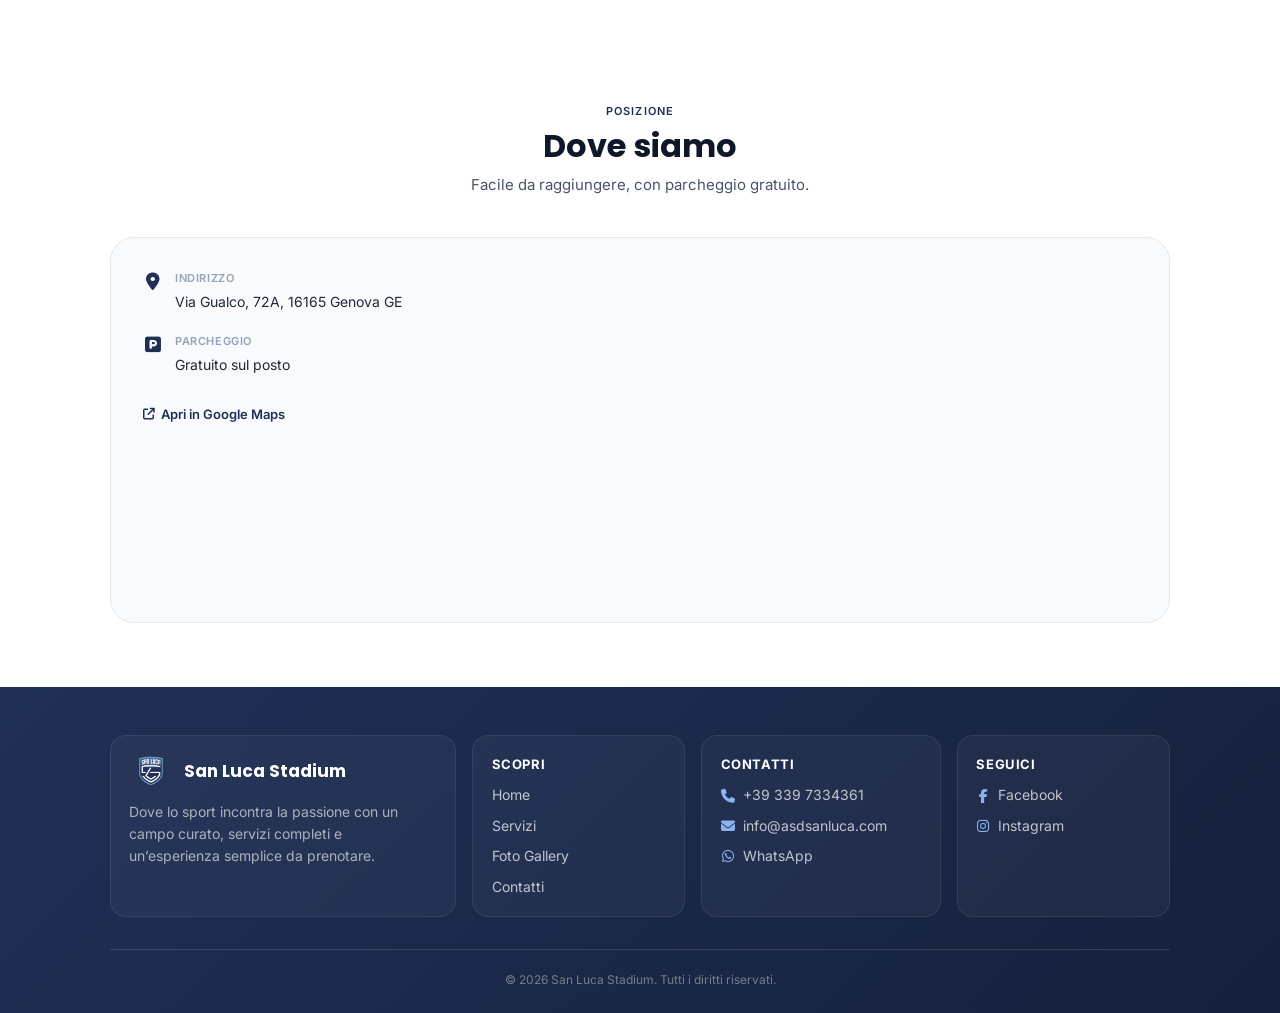
==== commit 15b18bfe: "forse ultimo push" ====
--- a/index.html
+++ b/index.html
@@ -48,7 +48,7 @@
         <p>Il punto di riferimento per il calcio a 7 in Val Bisagno.<br />Campo di ultima generazione, ampio parcheggio privato, spogliatoi dedicati e partite disponibili sulla piattaforma Replayer.</p>
         <div class="hero-actions">
           <a href="contatti.html" class="btn btn-outline">Contattaci</a>
-          <a href="https://wa.me/393397334361" target="_blank" rel="noopener" class="btn btn-primary">
+          <a href="https://wa.me/393397334361" target="_blank" rel="noopener" class="btn btn-primary btn-whatsapp">
             <i class="fa-brands fa-whatsapp" aria-hidden="true"></i>
             Prenota su WhatsApp
           </a>
@@ -82,13 +82,13 @@
           <h2>Tutto ciò che serve per giocare al meglio</h2>
         </div>
         <div class="feature-list">
-          <div class="feature-item"><span class="feature-icon">✔️</span><p>Campo da calcio a 7 in erba sintetica</p></div>
-          <div class="feature-item"><span class="feature-icon">✔️</span><p>Illuminazione per attività serali</p></div>
-          <div class="feature-item"><span class="feature-icon">✔️</span><p>Spogliatoi dedicati</p></div>
-          <div class="feature-item"><span class="feature-icon">✔️</span><p>Ampio parcheggio privato</p></div>
-          <div class="feature-item"><span class="feature-icon">✔️</span><p>Posizione strategica e facilmente raggiungibile</p></div>
-          <div class="feature-item"><span class="feature-icon">✔️</span><p>Organizzazione di tornei ed eventi</p></div>
-          <div class="feature-item"><span class="feature-icon">✔️</span><p>Sistema Replayer per la registrazione delle partite</p></div>
+          <div class="feature-item"><span class="feature-icon"><i class="fa-solid fa-check" aria-hidden="true"></i></span><p>Campo da calcio a 7 in erba sintetica</p></div>
+          <div class="feature-item"><span class="feature-icon"><i class="fa-solid fa-check" aria-hidden="true"></i></span><p>Illuminazione per attività serali</p></div>
+          <div class="feature-item"><span class="feature-icon"><i class="fa-solid fa-check" aria-hidden="true"></i></span><p>Spogliatoi dedicati</p></div>
+          <div class="feature-item"><span class="feature-icon"><i class="fa-solid fa-check" aria-hidden="true"></i></span><p>Ampio parcheggio privato</p></div>
+          <div class="feature-item"><span class="feature-icon"><i class="fa-solid fa-check" aria-hidden="true"></i></span><p>Posizione strategica e facilmente raggiungibile</p></div>
+          <div class="feature-item"><span class="feature-icon"><i class="fa-solid fa-check" aria-hidden="true"></i></span><p>Organizzazione di tornei ed eventi</p></div>
+          <div class="feature-item"><span class="feature-icon"><i class="fa-solid fa-check" aria-hidden="true"></i></span><p>Sistema Replayer per la registrazione delle partite</p></div>
         </div>
       </div>
     </section>
@@ -103,10 +103,10 @@
           <p class="section-sub">Un servizio innovativo che permette a giocatori, squadre e allenatori di analizzare le prestazioni, condividere i momenti migliori e conservare i ricordi delle proprie sfide sul campo.</p>
         </div>
         <div class="feature-list">
-          <div class="feature-item"><span class="feature-icon">✔️</span><p>Registrazione automatica delle partite</p></div>
-          <div class="feature-item"><span class="feature-icon">✔️</span><p>Accesso online ai contenuti</p></div>
-          <div class="feature-item"><span class="feature-icon">✔️</span><p>Revisione delle azioni di gioco</p></div>
-          <div class="feature-item"><span class="feature-icon">✔️</span><p>Disponibile per squadre, giocatori e allenatori</p></div>
+          <div class="feature-item"><span class="feature-icon"><i class="fa-solid fa-check" aria-hidden="true"></i></span><p>Registrazione automatica delle partite</p></div>
+          <div class="feature-item"><span class="feature-icon"><i class="fa-solid fa-check" aria-hidden="true"></i></span><p>Accesso online ai contenuti</p></div>
+          <div class="feature-item"><span class="feature-icon"><i class="fa-solid fa-check" aria-hidden="true"></i></span><p>Revisione delle azioni di gioco</p></div>
+          <div class="feature-item"><span class="feature-icon"><i class="fa-solid fa-check" aria-hidden="true"></i></span><p>Disponibile per squadre, giocatori e allenatori</p></div>
         </div>
       </div>
     </section>
@@ -119,12 +119,12 @@
           <h2>Perché scegliere San Luca Stadium</h2>
         </div>
         <div class="feature-list">
-          <div class="feature-item"><span class="feature-icon">⚽</span><p>Campo sempre curato e mantenuto in perfette condizioni</p></div>
-          <div class="feature-item"><span class="feature-icon">🚗</span><p>Ampio parcheggio privato</p></div>
-          <div class="feature-item"><span class="feature-icon">📍</span><p>Posizione strategica nel cuore della Val Bisagno</p></div>
-          <div class="feature-item"><span class="feature-icon">🎥</span><p>Partite registrate con Replayer</p></div>
-          <div class="feature-item"><span class="feature-icon">🏆</span><p>Tornei ed eventi durante tutto l'anno</p></div>
-          <div class="feature-item"><span class="feature-icon">🤝</span><p>Ambiente familiare, organizzato e professionale</p></div>
+          <div class="feature-item"><span class="feature-icon"><i class="fa-solid fa-futbol" aria-hidden="true"></i></span><p>Campo sempre curato e mantenuto in perfette condizioni</p></div>
+          <div class="feature-item"><span class="feature-icon"><i class="fa-solid fa-square-parking" aria-hidden="true"></i></span><p>Ampio parcheggio privato</p></div>
+          <div class="feature-item"><span class="feature-icon"><i class="fa-solid fa-location-dot" aria-hidden="true"></i></span><p>Posizione strategica nel cuore della Val Bisagno</p></div>
+          <div class="feature-item"><span class="feature-icon"><i class="fa-solid fa-video" aria-hidden="true"></i></span><p>Partite registrate con Replayer</p></div>
+          <div class="feature-item"><span class="feature-icon"><i class="fa-solid fa-trophy" aria-hidden="true"></i></span><p>Tornei ed eventi durante tutto l'anno</p></div>
+          <div class="feature-item"><span class="feature-icon"><i class="fa-solid fa-hands-holding" aria-hidden="true"></i></span><p>Ambiente familiare, organizzato e professionale</p></div>
         </div>
       </div>
     </section>
--- a/style.css
+++ b/style.css
@@ -123,6 +123,18 @@
 .btn-primary:hover {
   background: var(--green-dark);
   border-color: var(--green-dark);
+  transform: translateY(-1px);
+  box-shadow: var(--shadow-md);
+}
+
+.btn-whatsapp {
+  background: #25D366;
+  color: var(--white);
+  border-color: #25D366;
+}
+.btn-whatsapp:hover {
+  background: #1ebc57;
+  border-color: #1ebc57;
   transform: translateY(-1px);
   box-shadow: var(--shadow-md);
 }
